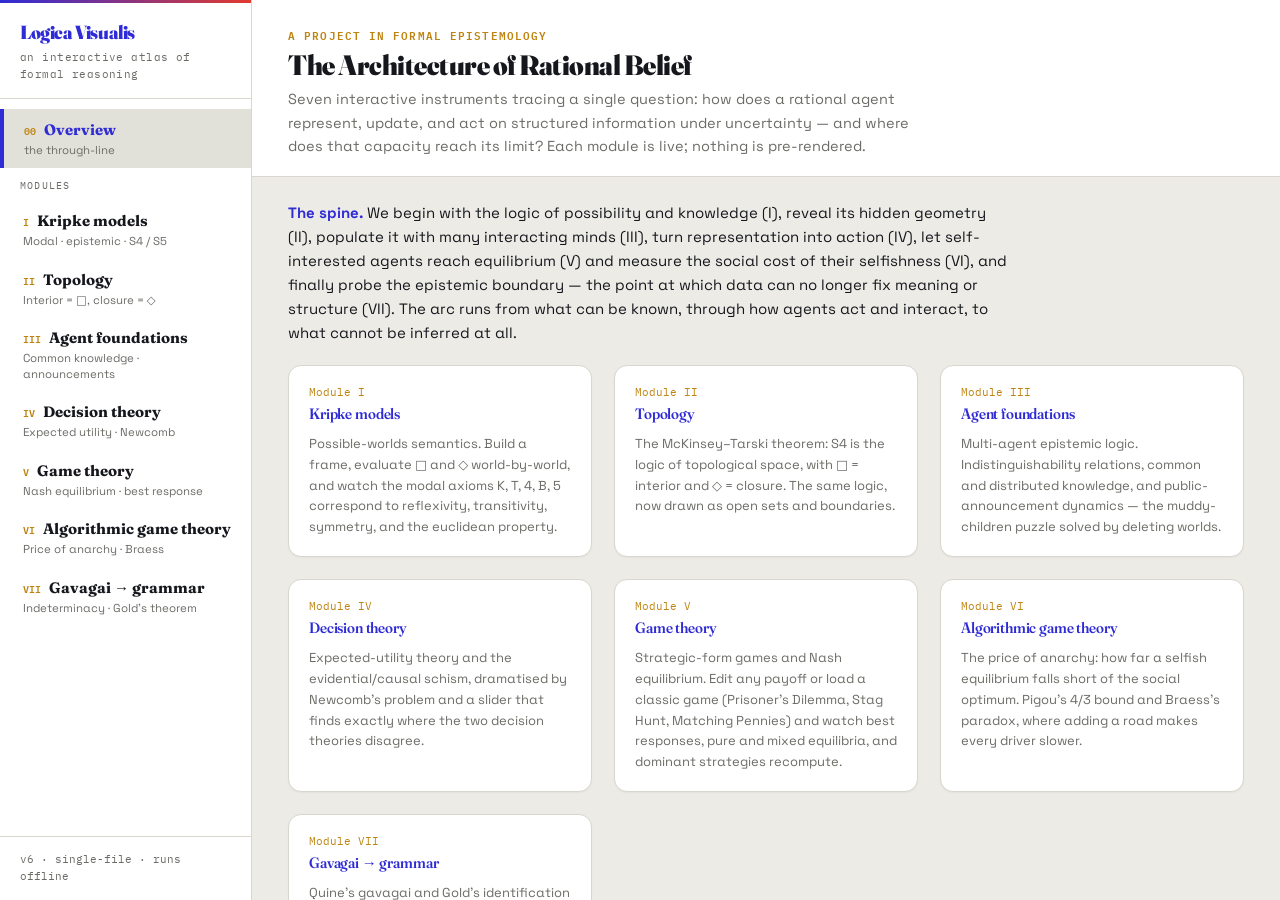
==== logica-visualis.html @ fd9fca2f "Move site files to repository root" ====
<!DOCTYPE html>
<html lang="en">
<head>
  <meta charset="utf-8">
  <meta name="viewport" content="width=device-width, initial-scale=1">
  <title>Logica Visualis</title>
  <link rel="preconnect" href="https://fonts.googleapis.com">
  <link rel="preconnect" href="https://fonts.gstatic.com" crossorigin>
  <link href="https://fonts.googleapis.com/css2?family=Fraunces:ital,opsz,wght@0,9..144,500;0,9..144,600;0,9..144,900;1,9..144,500&family=Space+Grotesk:wght@400;500;700&family=IBM+Plex+Mono:ital,wght@0,400;0,500;0,600;1,400&display=swap" rel="stylesheet">
  <style>
/* ===========================================================================
   style.css — "modern editorial" design system
   High-contrast ink & light, electric cobalt / vermilion / emerald accents.
   Type: Fraunces (display) · Space Grotesk (body/UI) · IBM Plex Mono (formulae)
   ========================================================================= */
:root{
  --ink:#15171c; --paper:#ecebe6; --parchment:#ffffff; --warm:#e2e1d9;
  --accent:#2f2cd6;   /* electric cobalt */
  --accent2:#e23b2e;  /* vermilion       */
  --accent3:#0e8a5f;  /* emerald         */
  --gold:#bf8410;     /* amber           */
  --rule:#d8d6cd; --muted:#6a6c66;
  --serif:'Fraunces','Georgia',serif;
  --body:'Space Grotesk',system-ui,-apple-system,sans-serif;
  --mono:'IBM Plex Mono','SFMono-Regular',monospace;
  --r:7px; --rl:13px;
  --sidebar:252px;
}
@media (prefers-color-scheme: dark){
  :root{
    --ink:#eef0f4; --paper:#0e1014; --parchment:#16181e; --warm:#222530;
    --accent:#8482ff; --accent2:#ff6a5a; --accent3:#3fc78f; --gold:#e0b250;
    --rule:#2a2d36; --muted:#9a9da6;
  }
}
*{box-sizing:border-box;margin:0;padding:0}
html,body{height:100%}
body{
  font-family:var(--body); background:var(--paper); color:var(--ink);
  font-size:15px; line-height:1.6; -webkit-font-smoothing:antialiased;
  font-feature-settings:"ss01","cv05";
}
h1,h2,h3,h4{font-family:var(--serif);font-weight:600;line-height:1.1;letter-spacing:-.01em;
  font-variation-settings:"opsz" 80,"SOFT" 30}
a{color:var(--accent);text-decoration:none}
code,.mono{font-family:var(--mono)}

/* ---- dashing polish (overrides a few base looks; vars above re-theme all) -- */
.brand{position:relative}
.brand::before{content:'';position:absolute;top:0;left:0;right:0;height:3px;
  background:linear-gradient(90deg,var(--accent),var(--accent2))}
.brand h1{font-weight:900;font-size:21px;letter-spacing:-.02em;
  font-variation-settings:"opsz" 144,"SOFT" 0,"WONK" 1}
.module-head .kicker{font-weight:600;color:var(--accent2)}
.module-head h2{font-size:33px;font-weight:900;
  font-variation-settings:"opsz" 144,"SOFT" 0,"WONK" 1}
.nav-item .ni-no{font-weight:600}
.nav-item.active{border-left-width:4px}
.card{box-shadow:0 1px 2px rgba(0,0,0,.04)}
.badge{letter-spacing:.01em}
.btn.primary,.btn.active{box-shadow:0 1px 0 rgba(0,0,0,.15)}


/* ---- shell -------------------------------------------------------------- */
.shell{display:grid;grid-template-columns:var(--sidebar) 1fr;height:100vh;overflow:hidden}

/* ---- sidebar ------------------------------------------------------------ */
.sidebar{
  background:var(--parchment);border-right:1px solid var(--rule);
  display:flex;flex-direction:column;overflow-y:auto;
}
.brand{padding:22px 20px 16px;border-bottom:1px solid var(--rule)}
.brand h1{font-size:19px;color:var(--accent);letter-spacing:-.4px}
.brand .tag{font-family:var(--mono);font-size:10.5px;color:var(--muted);margin-top:6px;letter-spacing:.04em}
.toc{padding:10px 0;flex:1}
.toc .label{font-family:var(--mono);font-size:10px;text-transform:uppercase;letter-spacing:.12em;color:var(--muted);padding:10px 20px 6px}
.nav-item{
  display:flex;flex-direction:column;gap:1px;padding:9px 20px;cursor:pointer;
  border-left:3px solid transparent;transition:background .12s;
}
.nav-item:hover{background:var(--warm)}
.nav-item.active{background:var(--warm);border-left-color:var(--accent)}
.nav-item .ni-no{font-family:var(--mono);font-size:10px;color:var(--gold)}
.nav-item .ni-title{font-family:var(--serif);font-size:15px;font-weight:700}
.nav-item.active .ni-title{color:var(--accent)}
.nav-item .ni-sub{font-size:11.5px;color:var(--muted);line-height:1.35}
.sidebar-foot{padding:14px 20px;border-top:1px solid var(--rule);font-size:11px;color:var(--muted);font-family:var(--mono)}

/* ---- stage -------------------------------------------------------------- */
.stage{overflow-y:auto;height:100vh}
.module-head{padding:26px 36px 18px;border-bottom:1px solid var(--rule);background:var(--parchment)}
.module-head .kicker{font-family:var(--mono);font-size:11px;letter-spacing:.1em;color:var(--gold);text-transform:uppercase}
.module-head h2{font-size:28px;margin:6px 0 8px;letter-spacing:-.5px}
.module-head p{color:var(--muted);max-width:70ch;font-size:14.5px}
.module-body{padding:24px 36px 60px}

/* ---- generic panels & cards -------------------------------------------- */
.grid{display:grid;gap:20px}
.card{background:var(--parchment);border:1px solid var(--rule);border-radius:var(--rl);padding:18px 20px}
.card h3{font-size:15px;margin-bottom:12px;color:var(--accent)}
.card h4{font-size:13px;font-family:var(--mono);font-weight:500;text-transform:uppercase;letter-spacing:.07em;color:var(--muted);margin-bottom:8px}
.muted{color:var(--muted)}
.prose{max-width:72ch}
.prose p{margin-bottom:12px}
.prose b{color:var(--accent)}

/* ---- controls ----------------------------------------------------------- */
button.btn,.btn{
  font-family:var(--mono);font-size:12px;padding:6px 13px;border:1px solid var(--rule);
  border-radius:var(--r);background:var(--paper);color:var(--ink);cursor:pointer;transition:all .13s;
}
.btn:hover{background:var(--warm)}
.btn.primary{background:var(--accent);color:#fff;border-color:var(--accent)}
.btn.primary:hover{opacity:.88}
.btn.active{background:var(--accent2);color:#fff;border-color:var(--accent2)}
.btn-row{display:flex;gap:7px;flex-wrap:wrap;align-items:center}

input[type=text],input[type=number],select{
  font-family:var(--mono);font-size:13px;background:var(--paper);color:var(--ink);
  border:1px solid var(--rule);border-radius:var(--r);padding:7px 10px;
}
input[type=text]:focus,input[type=number]:focus,select:focus{outline:none;border-color:var(--accent)}
input[type=range]{accent-color:var(--accent);width:100%}
label.lab{font-family:var(--mono);font-size:11.5px;color:var(--muted)}

.symrow{display:flex;flex-wrap:wrap;gap:5px;margin-top:8px}
.sym{font-family:var(--mono);font-size:14px;padding:3px 8px;border:1px solid var(--rule);border-radius:5px;background:var(--paper);cursor:pointer;color:var(--ink)}
.sym:hover{background:var(--warm)}

/* ---- badges ------------------------------------------------------------- */
.badge{display:inline-block;padding:2px 9px;border-radius:12px;font-family:var(--mono);font-size:11px;font-weight:600}
.b-ok{background:rgba(31,92,61,.16);color:var(--accent3)}
.b-no{background:rgba(124,44,44,.16);color:var(--accent2)}
.b-info{background:rgba(39,64,110,.14);color:var(--accent)}
.b-warn{background:rgba(169,121,27,.18);color:var(--gold)}
.tag-ok{color:var(--accent3);font-weight:600}
.tag-no{color:var(--accent2);font-weight:600}

/* ---- tables ------------------------------------------------------------- */
table.tbl{width:100%;border-collapse:collapse;font-family:var(--mono);font-size:12.5px}
table.tbl th{text-align:left;padding:5px 9px;border-bottom:1px solid var(--rule);color:var(--muted);font-weight:500}
table.tbl td{padding:5px 9px;border-bottom:1px solid var(--rule)}
table.tbl tr:last-child td{border-bottom:none}

/* ---- canvas wrap -------------------------------------------------------- */
.canvas-card{background:var(--paper);border:1px solid var(--rule);border-radius:var(--rl);overflow:hidden;position:relative}
canvas{display:block}
.tooltip{position:absolute;background:var(--parchment);border:1px solid var(--rule);border-radius:6px;padding:5px 9px;font-family:var(--mono);font-size:11px;pointer-events:none;opacity:0;transition:opacity .12s;z-index:5}

/* ---- axiom list --------------------------------------------------------- */
.axiom{display:flex;align-items:flex-start;gap:9px;padding:7px 10px;border:1px solid var(--rule);border-radius:7px;background:var(--paper);margin-bottom:6px}
.axiom .name{font-family:var(--mono);font-size:11px;font-weight:600;color:var(--accent);min-width:22px}
.axiom .f{font-family:var(--mono);font-size:12.5px;flex:1}
.axiom .st{margin-left:auto}

/* ---- two-col layouts ---------------------------------------------------- */
.split{display:grid;grid-template-columns:1fr 320px;gap:20px;align-items:start}
@media (max-width:1080px){.split{grid-template-columns:1fr}}
.split-even{display:grid;grid-template-columns:1fr 1fr;gap:20px;align-items:start}
@media (max-width:900px){.split-even{grid-template-columns:1fr}}

/* hypotheses / grammar list */
.hyp{display:flex;align-items:center;gap:10px;padding:8px 12px;border:1px solid var(--rule);border-radius:8px;margin-bottom:7px;background:var(--paper)}
.hyp .h-name{font-family:var(--serif);font-weight:700;font-size:14px}
.hyp .h-desc{font-size:12px;color:var(--muted)}
.hyp.dead{opacity:.4}
.hyp.dead .h-name{text-decoration:line-through}
.hyp.best{border-color:var(--accent);border-width:2px}

.chip{display:inline-block;font-family:var(--mono);font-size:11px;padding:2px 8px;border-radius:6px;background:var(--warm);color:var(--ink);margin:2px}
.chip.pos{background:rgba(31,92,61,.16);color:var(--accent3)}
.chip.neg{background:rgba(124,44,44,.16);color:var(--accent2)}

/* bars */
.bar-track{height:14px;background:var(--warm);border-radius:7px;overflow:hidden}
.bar-fill{height:100%;background:var(--accent);transition:width .25s}
.bar-fill.win{background:var(--accent3)}

/* ===========================================================================
   Responsive layout — desktop is the DEFAULT (.shell grid above); a single
   mobile breakpoint turns the sidebar into an off-canvas drawer. No competing
   !important blocks, so wide screens always get the grid.
   ========================================================================= */

/* hamburger button: hidden on desktop, shown only in the mobile drawer rules */
.menu-toggle{ display:none; }

/* overview cards */
.overview-grid{
  display:grid;
  grid-template-columns:repeat(3, minmax(220px, 1fr));
  gap:22px;
  margin-top:20px;
}
@media (max-width:1100px){
  .overview-grid{ grid-template-columns:repeat(2, minmax(220px, 1fr)); }
}

/* ---- mobile drawer (phones / narrow windows) --------------------------- */
@media (max-width:820px){
  html,body{ overflow-x:hidden; }

  .shell{ display:block; height:auto; min-height:100vh; overflow:visible; }

  .stage{ height:auto; min-height:100vh; overflow:visible; padding-top:64px; width:100%; }

  .sidebar{
    position:fixed; top:0; left:0; bottom:0;
    width:min(86vw, 320px); z-index:9998;
    background:var(--parchment);
    box-shadow:4px 0 26px rgba(0,0,0,.3);
    transform:translateX(-105%);
    transition:transform .25s ease;
  }
  body.menu-open .sidebar{ transform:translateX(0); }

  /* dim backdrop behind the open drawer (drawn on the toggle button's ::after-free body) */
  body.menu-open .stage::before{
    content:''; position:fixed; inset:0; background:rgba(0,0,0,.42); z-index:9997;
  }

  .menu-toggle{
    display:inline-flex; align-items:center; justify-content:center;
    position:fixed; top:12px; left:12px; z-index:10000;
    width:46px; height:46px; font-size:20px; cursor:pointer;
    font-family:var(--mono);
    background:var(--parchment); color:var(--ink);
    border:1px solid var(--rule); border-radius:11px;
    box-shadow:0 2px 12px rgba(0,0,0,.22);
  }

  .overview-grid{ grid-template-columns:1fr; }
  .module-head{ padding:60px 18px 16px; }
  .module-head h2{ font-size:21px; letter-spacing:-.3px; overflow-wrap:break-word; }
  .module-head p{ font-size:13.5px; }
  .module-body{ padding:18px 16px 70px; }
  .split, .split-even{ grid-template-columns:1fr; }
  canvas{ max-width:100%; }
}

/* scene (gavagai) */
.scene{position:relative;background:var(--paper);border:1px solid var(--rule);border-radius:var(--rl);min-height:200px;padding:16px;display:flex;align-items:center;justify-content:center;gap:30px;flex-wrap:wrap}
.utterance{font-family:var(--serif);font-style:italic;font-size:26px;color:var(--accent2)}

::-webkit-scrollbar{width:10px;height:10px}
::-webkit-scrollbar-thumb{background:var(--rule);border-radius:5px}
::-webkit-scrollbar-track{background:transparent}

  </style>
</head>
<body>
  <button id="menuToggle" class="menu-toggle" aria-label="Toggle menu">☰</button>
  <div class="shell">
    <aside class="sidebar" id="sidebar"></aside>
    <main class="stage" id="stage"></main>
  </div>
  <script>
/* ===== js/core.js ===== */
/* ===========================================================================
   core.js — shared engine for the Interactive Logic Visualizer
   - global namespace LV
   - module registry + router hooks
   - modal/epistemic formula parser (-> AST)
   - generic AST evaluator parameterised by a "frame interpretation"
   - small DOM helper
   No build step, no ES modules: loads as a classic <script> so the project
   runs directly from file:// by double-clicking index.html.
   ========================================================================= */
(function (global) {
  'use strict';

  var LV = global.LV || {};
  global.LV = LV;

  /* ---- module registry ---------------------------------------------------- */
  LV.modules = LV.modules || [];
  LV.register = function (def) { LV.modules.push(def); };

  /* ---- tiny DOM helper ---------------------------------------------------- */
  // el('div.card#main', {onclick:fn}, child, child...)
  LV.el = function (sel, attrs) {
    var parts = sel.split(/(?=[.#])/);
    var tag = parts[0] && parts[0][0] !== '.' && parts[0][0] !== '#' ? parts.shift() : 'div';
    var node = document.createElement(tag);
    parts.forEach(function (p) {
      if (p[0] === '.') node.classList.add(p.slice(1));
      else if (p[0] === '#') node.id = p.slice(1);
    });
    var i = 2;
    if (attrs && attrs.nodeType === undefined && typeof attrs !== 'string') {
      Object.keys(attrs).forEach(function (k) {
        if (k === 'html') node.innerHTML = attrs[k];
        else if (k === 'text') node.textContent = attrs[k];
        else if (k.slice(0, 2) === 'on') node.addEventListener(k.slice(2), attrs[k]);
        else if (k === 'style' && typeof attrs[k] === 'object')
          Object.assign(node.style, attrs[k]);
        else node.setAttribute(k, attrs[k]);
      });
    } else { i = 1; }
    for (; i < arguments.length; i++) {
      var c = arguments[i];
      if (c == null) continue;
      node.appendChild(c.nodeType ? c : document.createTextNode(String(c)));
    }
    return node;
  };

  LV.clear = function (node) { while (node.firstChild) node.removeChild(node.firstChild); return node; };

  /* ---- subscript helpers -------------------------------------------------- */
  var SUB = { '0': '₀', '1': '₁', '2': '₂', '3': '₃', '4': '₄', '5': '₅', '6': '₆', '7': '₇', '8': '₈', '9': '₉' };
  var UNSUB = { '₀': '0', '₁': '1', '₂': '2', '₃': '3', '₄': '4', '₅': '5', '₆': '6', '₇': '7', '₈': '8', '₉': '9' };
  LV.sub = function (n) { return String(n).split('').map(function (d) { return SUB[d] || d; }).join(''); };

  /* =========================================================================
     FORMULA PARSER
     Accepts unicode operators and ascii fallbacks:
       □ [] | ◇ <> | ¬ ! ~ | ∧ & | ∨ + | → -> | ↔ <-> | ⊤ T1 | ⊥ F0
     Agents: K1 K₁ K2 K₂ ...   Group operators: C (common), D (distributed)
     Atoms: single lowercase letters a..z
     Precedence (loose -> tight): ↔  <  →  <  ∨  <  ∧  <  unary(¬ □ ◇ K C D)
     → is right-associative.
     ========================================================================= */

  function normalize(s) {
    return s
      .replace(/<->/g, '↔').replace(/<=>/g, '↔')
      .replace(/->/g, '→').replace(/=>/g, '→')
      .replace(/\[\]/g, '□').replace(/<>/g, '◇')
      .replace(/!/g, '¬').replace(/~/g, '¬')
      .replace(/&/g, '∧');
    // note: '|' and '+' are NOT auto-mapped to ∨ to avoid clashing with text; use ∨.
  }

  function tokenize(s) {
    s = normalize(s);
    var toks = [], i = 0;
    while (i < s.length) {
      var c = s[i];
      if (/\s/.test(c)) { i++; continue; }
      if ('()¬∧∨→↔□◇⊤⊥'.indexOf(c) >= 0) { toks.push({ k: c }); i++; continue; }
      if (c === 'K') {
        var j = i + 1, num = '';
        while (j < s.length && (/[0-9]/.test(s[j]) || UNSUB[s[j]])) {
          num += UNSUB[s[j]] || s[j]; j++;
        }
        toks.push({ k: 'K', agent: num ? parseInt(num, 10) : 1 });
        i = j; continue;
      }
      if (c === 'C') { toks.push({ k: 'C' }); i++; continue; }
      if (c === 'D') { toks.push({ k: 'D' }); i++; continue; }
      if (/[a-z]/.test(c)) { toks.push({ k: 'atom', name: c }); i++; continue; }
      throw new Error('Unexpected character: "' + c + '"');
    }
    return toks;
  }

  LV.parse = function (str) {
    var toks = tokenize(str), pos = 0;
    function peek() { return toks[pos]; }
    function next() { return toks[pos++]; }
    function expect(k) {
      var t = next();
      if (!t || t.k !== k) throw new Error('Expected ' + k);
      return t;
    }
    function parseIff() {
      var a = parseImp();
      while (peek() && peek().k === '↔') { next(); a = { t: 'iff', a: a, b: parseImp() }; }
      return a;
    }
    function parseImp() {
      var a = parseOr();
      if (peek() && peek().k === '→') { next(); return { t: 'imp', a: a, b: parseImp() }; }
      return a;
    }
    function parseOr() {
      var a = parseAnd();
      while (peek() && peek().k === '∨') { next(); a = { t: 'or', a: a, b: parseAnd() }; }
      return a;
    }
    function parseAnd() {
      var a = parseUnary();
      while (peek() && peek().k === '∧') { next(); a = { t: 'and', a: a, b: parseUnary() }; }
      return a;
    }
    function parseUnary() {
      var t = peek();
      if (!t) throw new Error('Unexpected end of formula');
      if (t.k === '¬') { next(); return { t: 'not', a: parseUnary() }; }
      if (t.k === '□') { next(); return { t: 'box', a: parseUnary() }; }
      if (t.k === '◇') { next(); return { t: 'dia', a: parseUnary() }; }
      if (t.k === 'K') { next(); return { t: 'K', agent: t.agent, a: parseUnary() }; }
      if (t.k === 'C') { next(); return { t: 'C', a: parseUnary() }; }
      if (t.k === 'D') { next(); return { t: 'D', a: parseUnary() }; }
      return parseAtom();
    }
    function parseAtom() {
      var t = peek();
      if (!t) throw new Error('Unexpected end of formula');
      if (t.k === '(') { next(); var e = parseIff(); expect(')'); return e; }
      if (t.k === '⊤') { next(); return { t: 'top' }; }
      if (t.k === '⊥') { next(); return { t: 'bot' }; }
      if (t.k === 'atom') { next(); return { t: 'atom', name: t.name }; }
      throw new Error('Unexpected token: ' + t.k);
    }
    var ast = parseIff();
    if (pos < toks.length) throw new Error('Trailing tokens after formula');
    return ast;
  };

  /* render an AST back to a pretty unicode string (for echoing) */
  LV.show = function (ast) {
    function p(node, parentPrec) {
      var prec = { iff: 1, imp: 2, or: 3, and: 4 };
      var s;
      switch (node.t) {
        case 'atom': return node.name;
        case 'top': return '⊤';
        case 'bot': return '⊥';
        case 'not': return '¬' + p(node.a, 5);
        case 'box': return '□' + p(node.a, 5);
        case 'dia': return '◇' + p(node.a, 5);
        case 'K': return 'K' + LV.sub(node.agent) + p(node.a, 5);
        case 'C': return 'C' + p(node.a, 5);
        case 'D': return 'D' + p(node.a, 5);
        case 'and': s = p(node.a, 4) + ' ∧ ' + p(node.b, 4); return wrap(4, parentPrec, s);
        case 'or': s = p(node.a, 3) + ' ∨ ' + p(node.b, 3); return wrap(3, parentPrec, s);
        case 'imp': s = p(node.a, 3) + ' → ' + p(node.b, 2); return wrap(2, parentPrec, s);
        case 'iff': s = p(node.a, 2) + ' ↔ ' + p(node.b, 1); return wrap(1, parentPrec, s);
      }
      return '?';
    }
    function wrap(prec, parent, s) { return prec < parent ? '(' + s + ')' : s; }
    return p(ast, 0);
  };

  /* collect atoms used in a formula */
  LV.atomsOf = function (ast, acc) {
    acc = acc || {};
    if (!ast) return acc;
    if (ast.t === 'atom') acc[ast.name] = true;
    if (ast.a) LV.atomsOf(ast.a, acc);
    if (ast.b) LV.atomsOf(ast.b, acc);
    return acc;
  };

  /* =========================================================================
     GENERIC EVALUATOR
     A "frame interpretation" supplies how the modal connectives are read:
       interp = {
         atom(name, point) -> bool,
         box(evalChild, point) -> bool,        // □
         dia(evalChild, point) -> bool,        // ◇
         K(agent, evalChild, point) -> bool,   // optional
         C(evalChild, point) -> bool,          // optional
         D(evalChild, point) -> bool           // optional
       }
     evalChild is a function(point) the interpretation calls on accessible points.
     ========================================================================= */
  LV.evalAST = function (ast, point, interp) {
    function ev(node, pt) {
      switch (node.t) {
        case 'atom': return !!interp.atom(node.name, pt);
        case 'top': return true;
        case 'bot': return false;
        case 'not': return !ev(node.a, pt);
        case 'and': return ev(node.a, pt) && ev(node.b, pt);
        case 'or': return ev(node.a, pt) || ev(node.b, pt);
        case 'imp': return !ev(node.a, pt) || ev(node.b, pt);
        case 'iff': return ev(node.a, pt) === ev(node.b, pt);
        case 'box': return interp.box(function (q) { return ev(node.a, q); }, pt);
        case 'dia': return interp.dia(function (q) { return ev(node.a, q); }, pt);
        case 'K': return (interp.K || interp.box)(node.agent, function (q) { return ev(node.a, q); }, pt);
        case 'C': return (interp.C || interp.box)(function (q) { return ev(node.a, q); }, pt);
        case 'D': return (interp.D || interp.box)(function (q) { return ev(node.a, q); }, pt);
      }
      throw new Error('Unknown node ' + node.t);
    }
    return ev(ast, point);
  };

  /* =========================================================================
     RELATION ALGEBRA over integer-id worlds (used by kripke + topology + agents)
     ========================================================================= */
  LV.rel = {
    // successors of w under a list of {from,to} edges (optionally filtered by agent)
    succ: function (edges, w, agent) {
      var out = [];
      for (var i = 0; i < edges.length; i++) {
        var e = edges[i];
        if (e.from === w && (agent == null || e.agent === agent)) out.push(e.to);
      }
      return out;
    },
    has: function (edges, a, b, agent) {
      return edges.some(function (e) {
        return e.from === a && e.to === b && (agent == null || e.agent === agent);
      });
    },
    // reflexive-transitive closure reachable set from w over given edge predicate
    reach: function (ids, edges, w, agentSet) {
      var seen = {}, stack = [w]; seen[w] = true;
      while (stack.length) {
        var x = stack.pop();
        for (var i = 0; i < edges.length; i++) {
          var e = edges[i];
          if (e.from !== x) continue;
          if (agentSet && agentSet.indexOf(e.agent) < 0) continue;
          if (!seen[e.to]) { seen[e.to] = true; stack.push(e.to); }
        }
      }
      return Object.keys(seen).map(Number);
    },
    // frame property checks
    isReflexive: function (ids, edges) { return ids.every(function (w) { return LV.rel.has(edges, w, w); }); },
    isSymmetric: function (ids, edges) {
      return edges.every(function (e) { return LV.rel.has(edges, e.to, e.from, e.agent); });
    },
    isTransitive: function (ids, edges) {
      for (var i = 0; i < edges.length; i++)
        for (var j = 0; j < edges.length; j++)
          if (edges[i].to === edges[j].from && edges[i].agent === edges[j].agent)
            if (!LV.rel.has(edges, edges[i].from, edges[j].to, edges[i].agent)) return false;
      return true;
    },
    isEuclidean: function (ids, edges) {
      for (var i = 0; i < edges.length; i++)
        for (var j = 0; j < edges.length; j++)
          if (edges[i].from === edges[j].from && edges[i].agent === edges[j].agent)
            if (!LV.rel.has(edges, edges[i].to, edges[j].to, edges[i].agent)) return false;
      return true;
    },
    isSerial: function (ids, edges) {
      return ids.every(function (w) { return edges.some(function (e) { return e.from === w; }); });
    }
  };

  /* theme colours (reads CSS variables so light/dark stay in sync) */
  LV.theme = function () {
    var cs = getComputedStyle(document.documentElement);
    function v(n) { return cs.getPropertyValue(n).trim(); }
    return {
      bg: v('--paper'), paper: v('--parchment'), ink: v('--ink'),
      muted: v('--muted'), rule: v('--rule'), accent: v('--accent'),
      accent2: v('--accent2'), accent3: v('--accent3'), gold: v('--gold')
    };
  };

})(window);

/* ===== js/m1-kripke.js ===== */
/* ===========================================================================
   m1-kripke.js — Possible-worlds semantics
   Build a frame on a canvas; evaluate modal/epistemic formulas world-by-world;
   read off frame properties; switch among K / T / S4 / S5 / epistemic.
   ========================================================================= */
(function () {
  'use strict';
  var el = LV.el;

  var SYSTEMS = {
    K:  { name: 'K',  axioms: ['K'],                req: [] },
    T:  { name: 'T',  axioms: ['K', 'T'],            req: ['reflexive'] },
    S4: { name: 'S4', axioms: ['K', 'T', '4'],       req: ['reflexive', 'transitive'] },
    S5: { name: 'S5', axioms: ['K', 'T', 'B', '4', '5'], req: ['reflexive', 'symmetric', 'transitive'] },
    Ep: { name: 'S5 (epistemic)', axioms: ['K', 'T', '4', '5'], req: ['equivalence'] }
  };
  var AX = {
    K:  { f: '□(p→q)→(□p→□q)', d: 'distribution (holds in every Kripke frame)' },
    T:  { f: '□p→p',           d: 'reflexivity — what is necessary is true' },
    '4':{ f: '□p→□□p',         d: 'transitivity — positive introspection' },
    B:  { f: 'p→□◇p',          d: 'symmetry — the Brouwer axiom' },
    '5':{ f: '◇p→□◇p',         d: 'euclidean — negative introspection' }
  };

  function mod() {
    var worlds = [], edges = [], nextId = 0, sel = null, sys = 'S5';
    var tool = 'world', relSrc = null, dragging = null, dox = 0, doy = 0, mx = 0, my = 0;
    var R = 28;
    var canvas, ctx, tip, refs = {};

    function preset(name) {
      worlds = []; edges = []; nextId = 0; sel = null; relSrc = null;
      function w(x, y, v) { worlds.push({ id: nextId, x: x, y: y, label: 'w' + LV.sub(nextId + 1), val: v }); nextId++; }
      function e(a, b) { edges.push({ from: a, to: b, agent: 1 }); }
      if (name === 's5') {
        w(150, 150, { p: 1, q: 0 }); w(360, 110, { p: 0, q: 1 }); w(330, 270, { p: 1, q: 1 });
        [0, 1, 2].forEach(function (i) { e(i, i); });
        e(0, 1); e(1, 0); e(1, 2); e(2, 1); e(0, 2); e(2, 0); sys = 'S5';
      } else if (name === 's4') {
        w(90, 180, { p: 1, q: 0 }); w(240, 180, { p: 1, q: 1 }); w(390, 180, { p: 0, q: 1 }); w(540, 180, { p: 0, q: 0 });
        [0, 1, 2, 3].forEach(function (i) { e(i, i); });
        e(0, 1); e(1, 2); e(2, 3); e(0, 2); e(0, 3); e(1, 3); sys = 'S4';
      } else if (name === 'failT') {
        w(160, 160, { p: 1 }); w(380, 160, { p: 0 });
        e(0, 1); sys = 'K'; // no reflexive loops: T should fail
      }
      sys && setSys(sys);
      refresh();
    }

    /* ---- geometry / hit-testing ---- */
    function worldAt(x, y) {
      for (var i = worlds.length - 1; i >= 0; i--)
        if (Math.hypot(worlds[i].x - x, worlds[i].y - y) < R) return worlds[i];
      return null;
    }

    /* ---- evaluation ---- */
    function interp() {
      return {
        atom: function (n, w) { var ww = worlds.find(function (x) { return x.id === w; }); return ww && ww.val[n]; },
        box: function (child, w) { var s = LV.rel.succ(edges, w); return s.every(child); },
        dia: function (child, w) { var s = LV.rel.succ(edges, w); return s.some(child); },
        K: function (ag, child, w) { var s = LV.rel.succ(edges, w); return s.every(child); }
      };
    }
    function evalAt(ast, w) { return LV.evalAST(ast, w, interp()); }

    function evaluate() {
      var raw = refs.formula.value.trim();
      LV.clear(refs.evalOut);
      if (!raw || !worlds.length) { renderTruth(null); return; }
      var ast;
      try { ast = LV.parse(raw); }
      catch (err) { refs.evalOut.appendChild(el('span.badge.b-no', { text: '⚠ ' + err.message })); renderTruth(null); return; }
      var rows = worlds.map(function (w) { return { w: w, v: evalAt(ast, w.id) }; });
      var all = rows.every(function (r) { return r.v; });
      var none = rows.every(function (r) { return !r.v; });
      refs.evalOut.appendChild(
        el('span', { 'class': 'badge ' + (all ? 'b-ok' : none ? 'b-no' : 'b-info') },
          all ? '✓ valid in this model' : none ? '✗ false at every world' : '~ true at some worlds')
      );
      refs.evalOut.appendChild(el('span.mono', { style: { marginLeft: '10px', fontSize: '12px', color: 'var(--muted)' }, text: LV.show(ast) }));
      renderTruth(rows);
      draw();
    }

    function renderTruth(rows) {
      var pane = refs.truth; LV.clear(pane);
      if (!rows) { pane.appendChild(el('p.muted', { style: { fontSize: '12px' }, text: 'evaluate a formula to see truth at each world' })); return; }
      var t = el('table.tbl');
      t.appendChild(el('tr', null, el('th', { text: 'world' }), el('th', { text: 'valuation' }), el('th', { text: 'φ' })));
      rows.forEach(function (r) {
        var props = Object.keys(r.w.val).filter(function (k) { return r.w.val[k]; }).join(',') || '∅';
        t.appendChild(el('tr', null,
          el('td', { text: r.w.label }),
          el('td', { text: '{' + props + '}' }),
          el('td', { 'class': r.v ? 'tag-ok' : 'tag-no', text: r.v ? 'T' : 'F' })));
      });
      pane.appendChild(t);
    }

    /* ---- axioms / frame properties ---- */
    function checkAxiom(a) {
      var ids = worlds.map(function (w) { return w.id; });
      if (a === 'K') return true; // valid in all frames
      if (a === 'T') return LV.rel.isReflexive(ids, edges);
      if (a === '4') return LV.rel.isTransitive(ids, edges);
      if (a === 'B') return LV.rel.isSymmetric(ids, edges);
      if (a === '5') return LV.rel.isEuclidean(ids, edges);
      return true;
    }
    function renderAxioms() {
      var s = SYSTEMS[sys]; refs.sysName.textContent = s.name;
      LV.clear(refs.axioms);
      s.axioms.forEach(function (a) {
        var ok = checkAxiom(a);
        refs.axioms.appendChild(
          el('div.axiom', null,
            el('span.name', { text: a }),
            el('span.f', { text: AX[a].f }),
            el('span', { 'class': 'st ' + (ok ? 'tag-ok' : 'tag-no'), text: ok ? '✓' : '✗' })));
      });
      // observed frame properties
      var ids = worlds.map(function (w) { return w.id; });
      var props = [];
      if (LV.rel.isReflexive(ids, edges)) props.push('reflexive');
      if (LV.rel.isSymmetric(ids, edges)) props.push('symmetric');
      if (LV.rel.isTransitive(ids, edges)) props.push('transitive');
      if (LV.rel.isEuclidean(ids, edges)) props.push('euclidean');
      if (LV.rel.isSerial(ids, edges)) props.push('serial');
      refs.frameProps.textContent = props.length ? 'Observed frame: ' + props.join(', ') : 'No special frame properties hold.';
    }

    function setSys(s) {
      sys = s;
      Array.prototype.forEach.call(refs.sysTabs.children, function (b) { b.classList.toggle('active', b.dataset.sys === s); });
      renderAxioms(); evaluate();
    }

    /* ---- canvas drawing ---- */
    function resize() {
      var w = canvas.parentElement.clientWidth;
      canvas.width = w; canvas.height = 420; draw();
    }
    function arrow(x, y, bx, by, color) {
      var dx = x - bx, dy = y - by, l = Math.hypot(dx, dy) || 1, ux = dx / l, uy = dy / l, px = -uy, py = ux;
      ctx.fillStyle = color; ctx.beginPath();
      ctx.moveTo(x, y); ctx.lineTo(x - ux * 9 + px * 4, y - uy * 9 + py * 4);
      ctx.lineTo(x - ux * 9 - px * 4, y - uy * 9 - py * 4); ctx.closePath(); ctx.fill();
    }
    function draw() {
      if (!ctx) return;
      var C = LV.theme();
      ctx.clearRect(0, 0, canvas.width, canvas.height);
      ctx.fillStyle = C.bg; ctx.fillRect(0, 0, canvas.width, canvas.height);
      ctx.strokeStyle = C.rule; ctx.lineWidth = .5; ctx.globalAlpha = .4;
      for (var x = 0; x < canvas.width; x += 38) { ctx.beginPath(); ctx.moveTo(x, 0); ctx.lineTo(x, canvas.height); ctx.stroke(); }
      for (var y = 0; y < canvas.height; y += 38) { ctx.beginPath(); ctx.moveTo(0, y); ctx.lineTo(canvas.width, y); ctx.stroke(); }
      ctx.globalAlpha = 1;
      edges.forEach(function (e) { drawEdge(e, C); });
      if (tool === 'relation' && relSrc != null) {
        var s = worlds.find(function (w) { return w.id === relSrc; });
        if (s) { ctx.strokeStyle = C.accent; ctx.setLineDash([5, 4]); ctx.lineWidth = 1.4; ctx.beginPath(); ctx.moveTo(s.x, s.y); ctx.lineTo(mx, my); ctx.stroke(); ctx.setLineDash([]); }
      }
      worlds.forEach(function (w) { drawWorld(w, C); });
    }
    function drawEdge(e, C) {
      var a = worlds.find(function (w) { return w.id === e.from; }), b = worlds.find(function (w) { return w.id === e.to; });
      if (!a || !b) return;
      ctx.strokeStyle = C.accent; ctx.lineWidth = 1.4; ctx.setLineDash([]);
      if (e.from === e.to) {
        var lx = a.x + R * 1.15, ly = a.y - R * 1.15;
        ctx.beginPath(); ctx.arc(lx, ly, 15, 0, Math.PI * 2); ctx.stroke();
        arrow(lx + 10, ly + 11, lx + 3, ly + 14, C.accent); return;
      }
      var rev = edges.some(function (x) { return x.from === e.to && x.to === e.from; });
      var dx = b.x - a.x, dy = b.y - a.y, l = Math.hypot(dx, dy), ux = dx / l, uy = dy / l, nx = -uy, ny = ux;
      var sx = a.x + ux * R, sy = a.y + uy * R, ex = b.x - ux * R, ey = b.y - uy * R;
      if (rev) {
        sx += nx * 9; sy += ny * 9; ex += nx * 9; ey += ny * 9;
        var mx2 = (sx + ex) / 2 + nx * 16, my2 = (sy + ey) / 2 + ny * 16;
        ctx.beginPath(); ctx.moveTo(sx, sy); ctx.quadraticCurveTo(mx2, my2, ex, ey); ctx.stroke();
        arrow(ex, ey, ex - ux * 8 + nx * 3, ey - uy * 8 + ny * 3, C.accent);
      } else {
        ctx.beginPath(); ctx.moveTo(sx, sy); ctx.lineTo(ex, ey); ctx.stroke();
        arrow(ex, ey, ex - ux * 10, ey - uy * 10, C.accent);
      }
    }
    function drawWorld(w, C) {
      var isSel = w.id === sel, isSrc = w.id === relSrc;
      ctx.beginPath(); ctx.arc(w.x, w.y, R, 0, Math.PI * 2);
      ctx.fillStyle = isSel ? C.warm : C.paper; ctx.fill();
      ctx.strokeStyle = isSrc ? C.accent2 : isSel ? C.accent : C.gold;
      ctx.lineWidth = isSel || isSrc ? 2.5 : 1.5; ctx.stroke();
      ctx.fillStyle = C.ink; ctx.font = 'bold 14px Playfair Display, serif';
      ctx.textAlign = 'center'; ctx.textBaseline = 'middle'; ctx.fillText(w.label, w.x, w.y);
      var tp = Object.keys(w.val).filter(function (k) { return w.val[k]; });
      if (tp.length) { ctx.font = '10px JetBrains Mono, monospace'; ctx.fillStyle = C.accent3; ctx.fillText(tp.join(','), w.x, w.y + R + 11); }
    }

    /* ---- world property editor ---- */
    function renderProps() {
      var pane = refs.props; LV.clear(pane);
      var w = worlds.find(function (x) { return x.id === sel; });
      if (!w) { pane.appendChild(el('p.muted', { style: { fontSize: '12px' }, text: 'click a world to edit its valuation' })); return; }
      pane.appendChild(el('div.mono', { style: { fontSize: '12px', color: 'var(--accent)', marginBottom: '8px' }, text: 'World ' + w.label }));
      ['p', 'q', 'r'].forEach(function (p) {
        var cb = el('input', { type: 'checkbox' }); cb.checked = !!w.val[p];
        cb.addEventListener('change', function () { w.val[p] = cb.checked ? 1 : 0; evaluate(); draw(); });
        pane.appendChild(el('label', { style: { display: 'flex', alignItems: 'center', gap: '8px', fontFamily: 'var(--mono)', fontSize: '13px', marginBottom: '5px' } },
          cb, el('span', { text: p }), el('span.muted', { text: w.val[p] ? 'T' : 'F' })));
      });
    }

    function setTool(t) {
      tool = t; relSrc = null;
      Array.prototype.forEach.call(refs.tools.children, function (b) { b.classList.toggle('active', b.dataset.tool === t); });
      draw();
    }

    function refresh() { renderProps(); renderAxioms(); evaluate(); draw(); }

    /* ---- build DOM ---- */
    function mount(stage) {
      LV.clear(stage);
      stage.appendChild(el('div.module-head', null,
        el('div.kicker', { text: 'Module I · relational semantics' }),
        el('h2', { text: 'Kripke models, modal & epistemic logic' }),
        el('p', { text: 'A model is a set of possible worlds, an accessibility relation, and a valuation. □φ holds at w iff φ holds at every accessible world; ◇φ iff at some. Reading the relation as an agent\u2019s indistinguishability gives epistemic logic, where □ becomes "the agent knows".' })));

      var body = el('div.module-body');
      stage.appendChild(body);

      // toolbar
      var tools = el('div.btn-row', { style: { marginBottom: '14px' } });
      [['world', '+ world'], ['relation', '↗ relation'], ['move', '✥ move'], ['delete', '⌫ delete']].forEach(function (t) {
        var b = el('button.btn', { text: t[1] }); b.dataset.tool = t[0];
        b.addEventListener('click', function () { setTool(t[0]); }); tools.appendChild(b);
      });
      tools.appendChild(el('span', { style: { width: '14px' } }));
      [['s5', 'preset: S5'], ['s4', 'preset: S4 chain'], ['failT', 'preset: T fails']].forEach(function (p) {
        var b = el('button.btn', { text: p[1] }); b.addEventListener('click', function () { preset(p[0]); }); tools.appendChild(b);
      });
      refs.tools = tools;
      body.appendChild(tools);

      var split = el('div.split');
      body.appendChild(split);

      // canvas
      var cwrap = el('div.canvas-card');
      canvas = el('canvas'); cwrap.appendChild(canvas);
      tip = el('div.tooltip'); cwrap.appendChild(tip);
      split.appendChild(cwrap);
      ctx = canvas.getContext('2d');

      // right column
      var col = el('div.grid', { style: { gridTemplateColumns: '1fr' } });
      split.appendChild(col);

      // formula card
      var fcard = el('div.card');
      fcard.appendChild(el('h4', { text: 'formula' }));
      refs.formula = el('input', { type: 'text', value: '□p → p', style: { width: '100%' } });
      var frow = el('div.btn-row');
      frow.appendChild(refs.formula);
      var evalBtn = el('button.btn.primary', { text: 'eval' }); evalBtn.addEventListener('click', evaluate);
      frow.appendChild(evalBtn);
      fcard.appendChild(frow);
      var sr = el('div.symrow');
      '□ ◇ ¬ ∧ ∨ → ↔ ⊤ ⊥'.split(' ').forEach(function (s) {
        var b = el('button.sym', { text: s }); b.addEventListener('click', function () { insert(s); }); sr.appendChild(b);
      });
      fcard.appendChild(sr);
      refs.evalOut = el('div', { style: { marginTop: '10px' } }); fcard.appendChild(refs.evalOut);
      col.appendChild(fcard);

      // system card
      var scard = el('div.card');
      scard.appendChild(el('h4', { text: 'logical system' }));
      var tabs = el('div.btn-row', { style: { marginBottom: '10px' } });
      Object.keys(SYSTEMS).forEach(function (k) {
        var b = el('button.btn', { text: SYSTEMS[k].name === 'S5 (epistemic)' ? 'Sₑₚ' : SYSTEMS[k].name });
        b.dataset.sys = k; b.addEventListener('click', function () { setSys(k); }); tabs.appendChild(b);
      });
      refs.sysTabs = tabs; scard.appendChild(tabs);
      scard.appendChild(el('div.mono', { style: { fontSize: '11px', color: 'var(--muted)', marginBottom: '8px' } },
        el('span', { text: 'axioms of ' }), refs.sysName = el('span', { style: { color: 'var(--accent)' }, text: 'S5' })));
      refs.axioms = el('div'); scard.appendChild(refs.axioms);
      refs.frameProps = el('div.mono', { style: { fontSize: '11px', color: 'var(--muted)', marginTop: '8px' } }); scard.appendChild(refs.frameProps);
      col.appendChild(scard);

      // world props
      var pcard = el('div.card'); pcard.appendChild(el('h4', { text: 'selected world' }));
      refs.props = el('div'); pcard.appendChild(refs.props); col.appendChild(pcard);

      // truth table
      var tcard = el('div.card'); tcard.appendChild(el('h4', { text: 'truth at worlds' }));
      refs.truth = el('div'); tcard.appendChild(refs.truth); col.appendChild(tcard);

      // canvas listeners
      canvas.addEventListener('mousedown', onDown);
      canvas.addEventListener('mousemove', onMove);
      window.addEventListener('mouseup', function () { dragging = null; });
      canvas.addEventListener('mouseleave', function () { tip.style.opacity = 0; });

      var ro = function () { resize(); }; window.addEventListener('resize', ro);
      setTimeout(function () { resize(); preset('s5'); }, 30);
    }

    function insert(s) {
      var i = refs.formula.value.length; refs.formula.value += s; refs.formula.focus();
    }
    function onDown(ev) {
      var r = canvas.getBoundingClientRect(), x = ev.clientX - r.left, y = ev.clientY - r.top, hit = worldAt(x, y);
      if (tool === 'world') {
        if (!hit) { worlds.push({ id: nextId, x: x, y: y, label: 'w' + LV.sub(nextId + 1), val: {} }); sel = nextId; nextId++; }
        else sel = hit.id;
        renderProps(); draw();
      } else if (tool === 'relation') {
        if (!hit) return;
        if (relSrc == null) relSrc = hit.id;
        else { if (!LV.rel.has(edges, relSrc, hit.id)) edges.push({ from: relSrc, to: hit.id, agent: 1 }); relSrc = null; refresh(); }
      } else if (tool === 'move') { if (hit) { dragging = hit.id; dox = x - hit.x; doy = y - hit.y; } }
      else if (tool === 'delete') {
        if (hit) { worlds = worlds.filter(function (w) { return w.id !== hit.id; }); edges = edges.filter(function (e) { return e.from !== hit.id && e.to !== hit.id; }); if (sel === hit.id) { sel = null; renderProps(); } }
        else { var nr = nearestEdge(x, y); if (nr) edges = edges.filter(function (e) { return e !== nr; }); }
        refresh();
      }
    }
    function onMove(ev) {
      var r = canvas.getBoundingClientRect(); mx = ev.clientX - r.left; my = ev.clientY - r.top;
      if (dragging != null) { var w = worlds.find(function (x) { return x.id === dragging; }); if (w) { w.x = mx - dox; w.y = my - doy; } draw(); }
      else if (tool === 'relation' && relSrc != null) draw();
      var hit = worldAt(mx, my);
      if (hit && tool !== 'move') {
        var props = Object.keys(hit.val).filter(function (k) { return hit.val[k]; }).join(', ') || '∅';
        tip.textContent = hit.label + ': {' + props + '}';
        tip.style.left = (hit.x + 34) + 'px'; tip.style.top = (hit.y - 18) + 'px'; tip.style.opacity = 1;
      } else tip.style.opacity = 0;
    }
    function nearestEdge(x, y) {
      var best = null, bd = 16;
      edges.forEach(function (e) {
        if (e.from === e.to) return;
        var a = worlds.find(function (w) { return w.id === e.from; }), b = worlds.find(function (w) { return w.id === e.to; });
        if (!a || !b) return; var d = Math.hypot(x - (a.x + b.x) / 2, y - (a.y + b.y) / 2);
        if (d < bd) { bd = d; best = e; }
      }); return best;
    }

    return { mount: mount };
  }

  LV.register({
    id: 'kripke', no: 'I', title: 'Kripke models',
    sub: 'Modal · epistemic · S4 / S5',
    create: mod
  });
})();

/* ===== js/m2-topology.js ===== */
/* ===========================================================================
   m2-topology.js — Topological semantics (McKinsey–Tarski)
   On a topological space (X, τ): ⟦□φ⟧ = interior ⟦φ⟧, ⟦◇φ⟧ = closure ⟦φ⟧.
   S4 is sound & complete w.r.t. topological spaces — the same logic as
   reflexive-transitive Kripke frames, seen geometrically.
   Here X is a small finite space; the user paints ⟦p⟧ and watches □p, ◇p,
   the boundary, and the S4 laws (int int = int, int A ⊆ A) verify live.
   ========================================================================= */
(function () {
  'use strict';
  var el = LV.el;

  // generate a topology τ on X from a subbasis: close under finite ∩ and arbitrary ∪
  function genTopology(X, subbasis) {
    function key(s) { return X.filter(function (x) { return s[x]; }).join(','); }
    var sets = {}; // key -> boolean-map
    function add(s) { sets[key(s)] = s; }
    var empty = {}; var full = {}; X.forEach(function (x) { full[x] = true; });
    add(empty); add(full);
    subbasis.forEach(function (b) { var m = {}; b.forEach(function (x) { m[x] = true; }); add(m); });
    var changed = true;
    while (changed) {
      changed = false;
      var vals = Object.keys(sets).map(function (k) { return sets[k]; });
      for (var i = 0; i < vals.length; i++) for (var j = 0; j < vals.length; j++) {
        var inter = {}, uni = {};
        X.forEach(function (x) { if (vals[i][x] && vals[j][x]) inter[x] = true; if (vals[i][x] || vals[j][x]) uni[x] = true; });
        if (!(key(inter) in sets)) { add(inter); changed = true; }
        if (!(key(uni) in sets)) { add(uni); changed = true; }
      }
    }
    return Object.keys(sets).map(function (k) { return sets[k]; });
  }

  function mod() {
    var refs = {}, canvas, ctx;
    // X = 5 collinear points; subbasis U={x0,x1,x2}, V={x2,x3,x4}
    var X = [0, 1, 2, 3, 4];
    var pos = [[120, 150], [230, 150], [340, 150], [450, 150], [560, 150]];
    var subbasis = [[0, 1, 2], [2, 3, 4]];
    var tau = genTopology(X, subbasis);
    var P = { 2: true, 3: true }; // current ⟦p⟧ (the "rabbit" set, default {x2,x3})

    function subset(a, b) { return X.every(function (x) { return !a[x] || b[x]; }); } // a ⊆ b
    function comp(a) { var c = {}; X.forEach(function (x) { if (!a[x]) c[x] = true; }); return c; }

    function interior(A) {
      // largest open set ⊆ A = union of all open subsets
      var res = {};
      tau.forEach(function (O) { if (subset(O, A)) X.forEach(function (x) { if (O[x]) res[x] = true; }); });
      return res;
    }
    function closure(A) { return comp(interior(comp(A))); } // cl A = X \ int(X\A)

    function setEq(a, b) { return X.every(function (x) { return !!a[x] === !!b[x]; }); }

    function recompute() {
      var A = {}; Object.keys(P).forEach(function (k) { if (P[k]) A[k] = true; });
      var intA = interior(A), clA = closure(A);
      // S4 law checks
      var idempotent = setEq(interior(intA), intA);  // int int = int   (axiom 4)
      var deflation = subset(intA, A);                // int A ⊆ A       (axiom T)
      var inflation = subset(A, clA);                 // A ⊆ cl A
      LV.clear(refs.laws);
      [['□φ → φ', deflation, 'int A ⊆ A  (T)'],
       ['□φ → □□φ', idempotent, 'int(int A) = int A  (4)'],
       ['φ → ◇φ', inflation, 'A ⊆ cl A']].forEach(function (r) {
        refs.laws.appendChild(el('div.axiom', null,
          el('span.f', { text: r[0] }),
          el('span.muted', { style: { fontSize: '11px', fontFamily: 'var(--mono)' }, text: r[2] }),
          el('span', { 'class': 'st ' + (r[1] ? 'tag-ok' : 'tag-no'), text: r[1] ? '✓' : '✗' })));
      });
      // sets readout
      function fmt(m) { var s = X.filter(function (x) { return m[x]; }).map(function (x) { return 'x' + LV.sub(x); }); return s.length ? '{' + s.join(', ') + '}' : '∅'; }
      LV.clear(refs.sets);
      var t = el('table.tbl');
      [['⟦p⟧', fmt(A), 'var(--ink)'],
       ['□p = int ⟦p⟧', fmt(intA), 'var(--accent3)'],
       ['◇p = cl ⟦p⟧', fmt(clA), 'var(--accent2)'],
       ['boundary ∂p', fmt(boundary(A, intA, clA)), 'var(--gold)']].forEach(function (r) {
        t.appendChild(el('tr', null, el('td', { style: { color: r[2] }, text: r[0] }), el('td', { text: r[1] })));
      });
      refs.sets.appendChild(t);
      draw(A, intA, clA);
    }
    function boundary(A, intA, clA) { var b = {}; X.forEach(function (x) { if (clA[x] && !intA[x]) b[x] = true; }); return b; }

    function resize() { var w = canvas.parentElement.clientWidth; canvas.width = w; canvas.height = 300; recompute(); }

    function draw(A, intA, clA) {
      if (!ctx) return;
      var C = LV.theme();
      ctx.clearRect(0, 0, canvas.width, canvas.height);
      ctx.fillStyle = C.bg; ctx.fillRect(0, 0, canvas.width, canvas.height);
      // draw the two basic open sets as translucent regions
      function blob(set, color, label, dy) {
        var xs = set.map(function (x) { return pos[x][0]; });
        var minx = Math.min.apply(null, xs) - 38, maxx = Math.max.apply(null, xs) + 38;
        var cy = 150 + dy;
        ctx.strokeStyle = color; ctx.fillStyle = color; ctx.globalAlpha = .08;
        roundRect(minx, cy - 46, maxx - minx, 92, 30); ctx.fill();
        ctx.globalAlpha = .55; ctx.lineWidth = 1.2; ctx.setLineDash([4, 3]); roundRect(minx, cy - 46, maxx - minx, 92, 30); ctx.stroke();
        ctx.setLineDash([]); ctx.globalAlpha = 1;
        ctx.fillStyle = color; ctx.font = '11px JetBrains Mono, monospace'; ctx.textAlign = 'left';
        ctx.fillText(label, minx + 6, cy - 52);
      }
      blob([0, 1, 2], C.accent, 'open U', -14);
      blob([2, 3, 4], C.gold, 'open V', 14);

      // points
      X.forEach(function (x) {
        var p = pos[x], inP = !!A[x], inInt = !!intA[x], inCl = !!clA[x];
        // outer ring colour encodes role
        var ring = inInt ? C.accent3 : inCl ? C.accent2 : C.rule;
        ctx.beginPath(); ctx.arc(p[0], p[1], 17, 0, Math.PI * 2);
        ctx.fillStyle = inP ? C.warm : C.paper; ctx.fill();
        ctx.lineWidth = (inInt || inCl) ? 3 : 1.4; ctx.strokeStyle = ring; ctx.stroke();
        ctx.fillStyle = C.ink; ctx.font = 'bold 12px Playfair Display, serif'; ctx.textAlign = 'center'; ctx.textBaseline = 'middle';
        ctx.fillText('x' + LV.sub(x), p[0], p[1]);
        if (inP) { ctx.fillStyle = C.accent3; ctx.font = '10px JetBrains Mono'; ctx.fillText('p', p[0], p[1] + 28); }
      });
      // legend
      ctx.font = '11px JetBrains Mono, monospace'; ctx.textAlign = 'left'; ctx.textBaseline = 'alphabetic';
      ctx.fillStyle = C.accent3; ctx.fillText('● interior (□p)', 20, 280);
      ctx.fillStyle = C.accent2; ctx.fillText('● closure (◇p)', 160, 280);
      ctx.fillStyle = C.muted; ctx.fillText('fill = in ⟦p⟧ · click a point to toggle', 300, 280);
    }
    function roundRect(x, y, w, h, r) { ctx.beginPath(); ctx.moveTo(x + r, y); ctx.arcTo(x + w, y, x + w, y + h, r); ctx.arcTo(x + w, y + h, x, y + h, r); ctx.arcTo(x, y + h, x, y, r); ctx.arcTo(x, y, x + w, y, r); ctx.closePath(); }

    function mount(stage) {
      LV.clear(stage);
      stage.appendChild(el('div.module-head', null,
        el('div.kicker', { text: 'Module II · geometric semantics' }),
        el('h2', { text: 'Topological semantics — S4 as geometry' }),
        el('p', { text: 'The McKinsey–Tarski theorem: S4 is exactly the modal logic of topological spaces, with □ read as topological interior and ◇ as closure. Open sets play the role of "necessity": int A ⊆ A gives axiom T, and int(int A) = int A gives axiom 4. Paint the proposition p over a finite space and watch its interior, closure, and boundary.' })));
      var body = el('div.module-body'); stage.appendChild(body);

      var split = el('div.split'); body.appendChild(split);
      var cw = el('div.canvas-card'); canvas = el('canvas'); cw.appendChild(canvas); split.appendChild(cw);
      ctx = canvas.getContext('2d');
      canvas.addEventListener('click', function (ev) {
        var r = canvas.getBoundingClientRect(), x = ev.clientX - r.left, y = ev.clientY - r.top;
        X.forEach(function (k) { if (Math.hypot(pos[k][0] - x, pos[k][1] - y) < 18) { P[k] = !P[k]; } });
        recompute();
      });

      var col = el('div.grid', { style: { gridTemplateColumns: '1fr' } }); split.appendChild(col);

      var lc = el('div.card'); lc.appendChild(el('h4', { text: 'S4 laws on this space' }));
      refs.laws = el('div'); lc.appendChild(refs.laws); col.appendChild(lc);

      var sc = el('div.card'); sc.appendChild(el('h4', { text: 'computed sets' }));
      refs.sets = el('div'); sc.appendChild(refs.sets); col.appendChild(sc);

      var tc = el('div.card'); tc.appendChild(el('h4', { text: 'the topology τ' }));
      var lst = X.length;
      tc.appendChild(el('p.muted', { style: { fontSize: '12px' } },
        el('span', { text: 'X = {x₀,…,x₄}, generated by basic opens U={x₀,x₁,x₂}, V={x₂,x₃,x₄}. ' }),
        el('span', { text: 'τ has ' + tau.length + ' open sets (the dashed regions plus all ∪/∩ of them). x₂ is the only point in every open containing 0–2 or 2–4 — the topological "glue".' })));
      col.appendChild(tc);

      var bridge = el('div.card'); bridge.appendChild(el('h4', { text: 'bridge to Module I' }));
      bridge.appendChild(el('p.muted', { style: { fontSize: '12.5px' } },
        'Every reflexive-transitive (S4) Kripke frame is an Alexandrov space: let the open sets be the R-upward-closed sets. Then int A = {w : R(w) ⊆ A} = □A and cl A = {w : R(w) ∩ A ≠ ∅} = ◇A. Modal box and topological interior are literally the same operator.'));
      col.appendChild(bridge);

      window.addEventListener('resize', function () { resize(); });
      setTimeout(resize, 30);
    }
    return { mount: mount };
  }

  LV.register({ id: 'topology', no: 'II', title: 'Topology', sub: 'Interior = □, closure = ◇', create: mod });
})();

/* ===== js/m3-agents.js ===== */
/* ===========================================================================
   m3-agents.js — AI agent foundations
   Multi-agent epistemic logic: each agent i has an indistinguishability
   relation ~_i (an equivalence). K_i φ = φ holds at every world i can't
   distinguish from the actual one. Group operators: C (common knowledge,
   the reflexive-transitive closure of the union of the ~_i) and D
   (distributed knowledge, the intersection). Public announcement φ! is the
   core dynamic-epistemic update: delete every world where φ is false, then
   re-evaluate. This is the engine behind puzzles like the muddy children and
   underlies multi-agent coordination in AI.
   ========================================================================= */
(function () {
  'use strict';
  var el = LV.el;

  function mod() {
    var refs = {}, canvas, ctx;
    var nAgents = 2;
    var worlds = [], edges = [], actual = 0; // edges: {from,to,agent}
    var sel = null, tool = 'move', dragging = null, dox = 0, doy = 0, mx = 0, my = 0;
    var relAgent = 1, relSrc = null;
    var R = 26;
    var AGCOL = ['', null, null, null]; // filled from theme each draw

    function agentColor(a, C) {
      return [null, C.accent, C.accent2, C.accent3, C.gold][a] || C.muted;
    }

    function presetMuddy() {
      // Two children, each muddy or clean -> 4 worlds = bit strings 11,10,01,00 (a=child1,b=child2 muddy)
      worlds = []; edges = [];
      var coords = [[170, 110], [410, 110], [170, 270], [410, 270]];
      var bits = [[1, 1], [1, 0], [0, 1], [0, 0]];
      bits.forEach(function (b, i) {
        worlds.push({ id: i, x: coords[i][0], y: coords[i][1], label: b.join(''), val: { a: b[0], b: b[1] } });
      });
      // child 1 sees child 2's forehead but not own -> ~1 links worlds differing only in 'a'
      // child 2 sees child 1 -> ~2 links worlds differing only in 'b'
      function eq(i, j, agent) { edges.push({ from: i, to: j, agent: agent }); edges.push({ from: j, to: i, agent: agent }); }
      worlds.forEach(function (w) { edges.push({ from: w.id, to: w.id, agent: 1 }); edges.push({ from: w.id, to: w.id, agent: 2 }); });
      // agent 1 cannot tell own bit a: link worlds same b, diff a -> (11,01),(10,00)
      eq(0, 2, 1); eq(1, 3, 1);
      // agent 2 cannot tell own bit b: link worlds same a, diff b -> (11,10),(01,00)
      eq(0, 1, 2); eq(2, 3, 2);
      actual = 0; sel = null;
      refresh();
    }

    function interp() {
      return {
        atom: function (n, w) { var ww = worlds.find(function (x) { return x.id === w; }); return ww && ww.val[n]; },
        box: function (child, w) { return LV.rel.succ(edges, w).every(child); }, // generic □ = everyone? use union
        K: function (ag, child, w) { return LV.rel.succ(edges, w, ag).every(child); },
        C: function (child, w) {
          var ags = []; for (var i = 1; i <= nAgents; i++) ags.push(i);
          var ids = worlds.map(function (x) { return x.id; });
          return LV.rel.reach(ids, edges, w, ags).every(child);
        },
        D: function (child, w) {
          // distributed: worlds related by every agent's relation (intersection)
          var ids = worlds.map(function (x) { return x.id; });
          var inter = ids.filter(function (v) {
            for (var a = 1; a <= nAgents; a++) if (!LV.rel.has(edges, w, v, a)) return false;
            return true;
          });
          return inter.every(child);
        }
      };
    }

    function evaluate() {
      var raw = refs.formula.value.trim(); LV.clear(refs.evalOut);
      if (!raw || !worlds.length) { renderTruth(null); return; }
      var ast; try { ast = LV.parse(raw); } catch (e) { refs.evalOut.appendChild(el('span.badge.b-no', { text: '⚠ ' + e.message })); return; }
      var rows = worlds.map(function (w) { return { w: w, v: LV.evalAST(ast, w.id, interp()) }; });
      var atActual = rows.find(function (r) { return r.w.id === actual; });
      refs.evalOut.appendChild(el('span', { 'class': 'badge ' + (atActual && atActual.v ? 'b-ok' : 'b-no') },
        (atActual && atActual.v ? '✓ true' : '✗ false') + ' at actual world ' + (worlds.find(function (w) { return w.id === actual; }) || {}).label));
      renderTruth(rows); draw();
    }

    function renderTruth(rows) {
      var p = refs.truth; LV.clear(p);
      if (!rows) { p.appendChild(el('p.muted', { style: { fontSize: '12px' }, text: 'evaluate a formula' })); return; }
      var t = el('table.tbl'); t.appendChild(el('tr', null, el('th', { text: 'world' }), el('th', { text: 'val' }), el('th', { text: 'φ' })));
      rows.forEach(function (r) {
        var v = Object.keys(r.w.val).filter(function (k) { return r.w.val[k]; }).join(',') || '∅';
        var tr = el('tr', null, el('td', { text: r.w.label + (r.w.id === actual ? ' ◀' : '') }), el('td', { text: '{' + v + '}' }), el('td', { 'class': r.v ? 'tag-ok' : 'tag-no', text: r.v ? 'T' : 'F' }));
        t.appendChild(tr);
      });
      p.appendChild(t);
    }

    function announce() {
      var raw = refs.formula.value.trim(); if (!raw) return;
      var ast; try { ast = LV.parse(raw); } catch (e) { return; }
      var keep = worlds.filter(function (w) { return LV.evalAST(ast, w.id, interp()); });
      var keepIds = keep.map(function (w) { return w.id; });
      if (keepIds.indexOf(actual) < 0) {
        refs.evalOut.appendChild(el('div.badge.b-warn', { style: { marginTop: '6px' }, text: 'cannot announce: false at the actual world' })); return;
      }
      worlds = keep;
      edges = edges.filter(function (e) { return keepIds.indexOf(e.from) >= 0 && keepIds.indexOf(e.to) >= 0; });
      refs.announceLog.appendChild(el('div', { style: { fontSize: '12px', fontFamily: 'var(--mono)', color: 'var(--accent2)' }, text: '! ' + LV.show(ast) + '  →  ' + worlds.length + ' worlds remain' }));
      refresh();
    }

    function resize() { var w = canvas.parentElement.clientWidth; canvas.width = w; canvas.height = 380; draw(); }
    function arrow(x, y, bx, by, color) {
      var dx = x - bx, dy = y - by, l = Math.hypot(dx, dy) || 1, ux = dx / l, uy = dy / l, px = -uy, py = ux;
      ctx.fillStyle = color; ctx.beginPath(); ctx.moveTo(x, y);
      ctx.lineTo(x - ux * 8 + px * 3.5, y - uy * 8 + py * 3.5); ctx.lineTo(x - ux * 8 - px * 3.5, y - uy * 8 - py * 3.5); ctx.closePath(); ctx.fill();
    }
    function draw() {
      if (!ctx) return; var C = LV.theme();
      ctx.clearRect(0, 0, canvas.width, canvas.height); ctx.fillStyle = C.bg; ctx.fillRect(0, 0, canvas.width, canvas.height);
      // edges, offset per agent so two agents' links don't overlap
      edges.forEach(function (e) {
        if (e.from === e.to) return;
        var a = worlds.find(function (w) { return w.id === e.from; }), b = worlds.find(function (w) { return w.id === e.to; });
        if (!a || !b || a.id > b.id) return; // draw once per undirected pair
        var col = agentColor(e.agent, C);
        var dx = b.x - a.x, dy = b.y - a.y, l = Math.hypot(dx, dy), ux = dx / l, uy = dy / l, nx = -uy, ny = ux;
        var off = (e.agent - 1.5) * 7;
        ctx.strokeStyle = col; ctx.lineWidth = 1.6;
        ctx.beginPath(); ctx.moveTo(a.x + ux * R + nx * off, a.y + uy * R + ny * off); ctx.lineTo(b.x - ux * R + nx * off, b.y - uy * R + ny * off); ctx.stroke();
      });
      worlds.forEach(function (w) {
        var isActual = w.id === actual, isSel = w.id === sel;
        ctx.beginPath(); ctx.arc(w.x, w.y, R, 0, Math.PI * 2);
        ctx.fillStyle = isActual ? C.warm : C.paper; ctx.fill();
        ctx.lineWidth = isActual ? 3 : isSel ? 2.4 : 1.4; ctx.strokeStyle = isActual ? C.accent2 : isSel ? C.accent : C.gold; ctx.stroke();
        ctx.fillStyle = C.ink; ctx.font = 'bold 12px JetBrains Mono, monospace'; ctx.textAlign = 'center'; ctx.textBaseline = 'middle'; ctx.fillText(w.label, w.x, w.y);
      });
      // legend
      ctx.font = '11px JetBrains Mono'; ctx.textAlign = 'left'; ctx.textBaseline = 'alphabetic';
      for (var i = 1; i <= nAgents; i++) { ctx.fillStyle = agentColor(i, C); ctx.fillText('— agent ' + i, 18 + (i - 1) * 92, 360); }
      ctx.fillStyle = C.accent2; ctx.fillText('◀ actual', 18 + nAgents * 92, 360);
    }

    function setTool(t) { tool = t; relSrc = null; Array.prototype.forEach.call(refs.tools.children, function (b) { if (b.dataset.tool) b.classList.toggle('active', b.dataset.tool === t); }); }
    function refresh() { renderProps(); evaluate(); draw(); }

    function renderProps() {
      var p = refs.props; LV.clear(p);
      var w = worlds.find(function (x) { return x.id === sel; });
      if (!w) { p.appendChild(el('p.muted', { style: { fontSize: '12px' }, text: 'click a world to set it actual / edit' })); return; }
      p.appendChild(el('div.mono', { style: { fontSize: '12px', color: 'var(--accent)', marginBottom: '6px' }, text: 'World ' + w.label }));
      var setBtn = el('button.btn', { text: w.id === actual ? '★ is actual' : 'set as actual' });
      setBtn.addEventListener('click', function () { actual = w.id; refresh(); });
      p.appendChild(setBtn);
      p.appendChild(el('div', { style: { marginTop: '8px' } }));
      ['a', 'b'].forEach(function (k) {
        var cb = el('input', { type: 'checkbox' }); cb.checked = !!w.val[k];
        cb.addEventListener('change', function () { w.val[k] = cb.checked ? 1 : 0; evaluate(); });
        p.appendChild(el('label', { style: { display: 'flex', gap: '8px', alignItems: 'center', fontFamily: 'var(--mono)', fontSize: '12px', marginTop: '4px' } }, cb, el('span', { text: k }), el('span.muted', { text: w.val[k] ? 'T' : 'F' })));
      });
    }

    function mount(stage) {
      LV.clear(stage);
      stage.appendChild(el('div.module-head', null,
        el('div.kicker', { text: 'Module III · multi-agent epistemics' }),
        el('h2', { text: 'AI agent foundations — knowledge among many minds' }),
        el('p', { text: 'Each agent has its own indistinguishability relation; Kᵢφ means agent i knows φ. Common knowledge Cφ ("everyone knows that everyone knows…") is the closure that makes coordination possible, and a public announcement φ! updates the model by deleting worlds where φ is false. These are the primitives behind protocol reasoning, mechanism design, and multi-agent RL.' })));
      var body = el('div.module-body'); stage.appendChild(body);

      var tools = el('div.btn-row', { style: { marginBottom: '14px' } });
      [['move', '✥ move'], ['actual', '★ set actual'], ['delete', '⌫ delete']].forEach(function (t) {
        var b = el('button.btn', { text: t[1] }); b.dataset.tool = t[0]; b.addEventListener('click', function () { setTool(t[0]); }); tools.appendChild(b);
      });
      tools.appendChild(el('span', { style: { width: '12px' } }));
      var pmuddy = el('button.btn', { text: 'preset: muddy children' }); pmuddy.addEventListener('click', presetMuddy); tools.appendChild(pmuddy);
      refs.tools = tools; body.appendChild(tools);

      var split = el('div.split'); body.appendChild(split);
      var cw = el('div.canvas-card'); canvas = el('canvas'); cw.appendChild(canvas); split.appendChild(cw); ctx = canvas.getContext('2d');
      canvas.addEventListener('mousedown', onDown); canvas.addEventListener('mousemove', onMove); window.addEventListener('mouseup', function () { dragging = null; });

      var col = el('div.grid', { style: { gridTemplateColumns: '1fr' } }); split.appendChild(col);

      var fc = el('div.card'); fc.appendChild(el('h4', { text: 'epistemic formula' }));
      refs.formula = el('input', { type: 'text', value: 'K₁(a ∨ b) ∧ ¬K₁a', style: { width: '100%' } });
      var fr = el('div.btn-row'); fr.appendChild(refs.formula);
      var eb = el('button.btn.primary', { text: 'eval' }); eb.addEventListener('click', evaluate); fr.appendChild(eb);
      fc.appendChild(fr);
      var sr = el('div.symrow'); 'K₁ K₂ C D ¬ ∧ ∨ → ↔'.split(' ').forEach(function (s) { var b = el('button.sym', { text: s }); b.addEventListener('click', function () { refs.formula.value += s; refs.formula.focus(); }); sr.appendChild(b); });
      fc.appendChild(sr);
      refs.evalOut = el('div', { style: { marginTop: '10px' } }); fc.appendChild(refs.evalOut);
      var ab = el('button.btn', { text: '📢 announce φ!  (public update)', style: { marginTop: '10px' } }); ab.addEventListener('click', announce); fc.appendChild(ab);
      col.appendChild(fc);

      var pc = el('div.card'); pc.appendChild(el('h4', { text: 'selected world' })); refs.props = el('div'); pc.appendChild(refs.props); col.appendChild(pc);
      var tc = el('div.card'); tc.appendChild(el('h4', { text: 'truth at worlds' })); refs.truth = el('div'); tc.appendChild(refs.truth); col.appendChild(tc);
      var lc = el('div.card'); lc.appendChild(el('h4', { text: 'announcement history' })); refs.announceLog = el('div'); lc.appendChild(refs.announceLog); col.appendChild(lc);

      var note = el('div.card');
      note.appendChild(el('h4', { text: 'try the muddy children' }));
      note.appendChild(el('p.muted', { style: { fontSize: '12.5px' } },
        'Load the preset. World "11" (both muddy) is actual. Father announces "at least one of you is muddy" — announce a ∨ b (nothing changes; it was common knowledge if both visibly muddy, but world 00 is removed). Then announce that nobody yet knows their own state: ¬K₁a ∧ ¬K₂b. Worlds collapse until each child can deduce their own muddiness. This is epistemic reasoning made mechanical.'));
      col.appendChild(note);

      window.addEventListener('resize', function () { resize(); });
      setTimeout(function () { resize(); presetMuddy(); refs.formula.value = 'K₁(a ∨ b) ∧ ¬K₁a'; evaluate(); }, 30);
    }

    function worldAt(x, y) { for (var i = worlds.length - 1; i >= 0; i--) if (Math.hypot(worlds[i].x - x, worlds[i].y - y) < R) return worlds[i]; return null; }
    function onDown(ev) {
      var r = canvas.getBoundingClientRect(), x = ev.clientX - r.left, y = ev.clientY - r.top, hit = worldAt(x, y);
      if (!hit) return;
      if (tool === 'actual') { actual = hit.id; sel = hit.id; refresh(); }
      else if (tool === 'delete') { worlds = worlds.filter(function (w) { return w.id !== hit.id; }); edges = edges.filter(function (e) { return e.from !== hit.id && e.to !== hit.id; }); refresh(); }
      else { sel = hit.id; dragging = hit.id; dox = x - hit.x; doy = y - hit.y; renderProps(); draw(); }
    }
    function onMove(ev) {
      var r = canvas.getBoundingClientRect(); mx = ev.clientX - r.left; my = ev.clientY - r.top;
      if (dragging != null) { var w = worlds.find(function (x) { return x.id === dragging; }); if (w) { w.x = mx - dox; w.y = my - doy; } draw(); }
    }

    return { mount: mount };
  }

  LV.register({ id: 'agents', no: 'III', title: 'Agent foundations', sub: 'Common knowledge · announcements', create: mod });
})();

/* ===== js/m4-decision.js ===== */
/* ===========================================================================
   m4-decision.js — Decision theory
   (1) A general expected-utility calculator over an acts × states matrix.
   (2) Newcomb's problem, the canonical case where evidential and causal
       decision theory diverge: EDT one-boxes (your choice is evidence about
       the predictor's already-made prediction); CDT two-boxes (dominance —
       the choice cannot causally change a sealed box). A slider over predictor
       accuracy shows exactly where the two theories disagree, with a nod to
       the functional decision theory used in modern AI agent-foundations work.
   ========================================================================= */
(function () {
  'use strict';
  var el = LV.el;

  function bar(label, value, max, win) {
    var pct = max > 0 ? Math.max(0, value / max) * 100 : 0;
    var fill = el('div', { 'class': 'bar-fill' + (win ? ' win' : '') }); fill.style.width = pct.toFixed(1) + '%';
    return el('div', { style: { marginBottom: '8px' } },
      el('div', { style: { display: 'flex', justifyContent: 'space-between', fontFamily: 'var(--mono)', fontSize: '12px', marginBottom: '3px' } },
        el('span', { text: label }), el('span', { style: { fontWeight: '600' }, text: '$' + Math.round(value).toLocaleString() })),
      el('div.bar-track', null, fill));
  }

  function mod() {
    var refs = {};

    /* ---- (1) generic EU calculator ---- */
    // 2 acts × 2 states default; editable utilities + state probabilities
    var euState = { p: 0.5, U: [[100, 0], [40, 40]], actNames: ['risky', 'safe'], stateNames: ['boom', 'bust'] };

    function renderEU() {
      var s = euState; var pane = refs.eu; LV.clear(pane);
      var probs = [s.p, 1 - s.p];
      // matrix table with editable utilities
      var t = el('table.tbl');
      var head = el('tr', null, el('th', { text: 'act \\ state' }));
      s.stateNames.forEach(function (n, j) { head.appendChild(el('th', { text: n + ' (' + (probs[j] * 100).toFixed(0) + '%)' })); });
      head.appendChild(el('th', { text: 'EU' }));
      t.appendChild(head);
      var eus = s.U.map(function (row) { return row.reduce(function (a, u, j) { return a + probs[j] * u; }, 0); });
      var best = eus.indexOf(Math.max.apply(null, eus));
      s.U.forEach(function (row, i) {
        var tr = el('tr', null, el('td', { text: s.actNames[i] }));
        row.forEach(function (u, j) {
          var inp = el('input', { type: 'number', value: u, style: { width: '64px', padding: '3px 6px' } });
          inp.addEventListener('input', function () { s.U[i][j] = parseFloat(inp.value) || 0; renderEU(); });
          tr.appendChild(el('td', null, inp));
        });
        tr.appendChild(el('td', { 'class': i === best ? 'tag-ok' : '', text: Math.round(eus[i]).toLocaleString() + (i === best ? ' ◀' : '') }));
        t.appendChild(tr);
      });
      pane.appendChild(t);
      pane.appendChild(el('div', { style: { marginTop: '12px' } },
        el('label.lab', { text: 'P(' + s.stateNames[0] + ') = ' + (s.p * 100).toFixed(0) + '%' })));
      var slider = el('input', { type: 'range', min: '0', max: '100', value: String(s.p * 100) });
      slider.addEventListener('input', function () { s.p = parseInt(slider.value, 10) / 100; renderEU(); });
      pane.appendChild(slider);
      pane.appendChild(el('p.muted', { style: { fontSize: '12px', marginTop: '8px' } },
        'EU(act) = Σ P(state)·U(act,state). The recommended act maximises expected utility under the probability distribution.'));
    }

    /* ---- (2) Newcomb ---- */
    var newcomb = { acc: 0.9, prior: 0.5 };
    var OPAQUE = 1000000, TRANSPARENT = 1000;

    function renderNewcomb() {
      var a = newcomb.acc; var pane = refs.newcomb; LV.clear(pane);
      // Payoffs: B = opaque box ($1M if predicted one-box, else $0); A = transparent ($1000, always taken if two-boxing)
      // EDT: condition on the act. P(million | one-box) = acc ; P(million | two-box) = 1 - acc
      var eu_one_EDT = a * OPAQUE + (1 - a) * 0;                 // one-box: take only B
      var eu_two_EDT = a * 0 + (1 - a) * OPAQUE + TRANSPARENT;   // two-box: B is likely empty + always get A
      // CDT: the prediction is already fixed with prior probability p of "million present"; act can't change it.
      var p = newcomb.prior;
      var eu_one_CDT = p * OPAQUE + (1 - p) * 0;
      var eu_two_CDT = p * (OPAQUE + TRANSPARENT) + (1 - p) * (0 + TRANSPARENT); // dominance: +1000 in both columns
      var edtPick = eu_one_EDT >= eu_two_EDT ? 'one-box' : 'two-box';
      var cdtPick = eu_one_CDT >= eu_two_CDT ? 'one-box' : 'two-box';

      // controls
      pane.appendChild(el('label.lab', { text: 'predictor accuracy = ' + (a * 100).toFixed(0) + '%' }));
      var sl = el('input', { type: 'range', min: '50', max: '100', value: String(a * 100) });
      sl.addEventListener('input', function () { newcomb.acc = parseInt(sl.value, 10) / 100; renderNewcomb(); });
      pane.appendChild(sl);

      // two theory cards
      var cols = el('div.split-even', { style: { marginTop: '14px' } });
      var edt = el('div.card', { style: { background: 'var(--paper)' } });
      edt.appendChild(el('h4', { text: 'Evidential DT' }));
      edt.appendChild(el('p.muted', { style: { fontSize: '11.5px', marginBottom: '10px' } }, 'conditions on the act as evidence about the prediction'));
      edt.appendChild(bar('one-box', eu_one_EDT, OPAQUE + TRANSPARENT, edtPick === 'one-box'));
      edt.appendChild(bar('two-box', eu_two_EDT, OPAQUE + TRANSPARENT, edtPick === 'two-box'));
      edt.appendChild(el('div', { style: { marginTop: '8px' } }, el('span.badge.b-info', { text: 'recommends: ' + edtPick })));
      cols.appendChild(edt);

      var cdt = el('div.card', { style: { background: 'var(--paper)' } });
      cdt.appendChild(el('h4', { text: 'Causal DT' }));
      cdt.appendChild(el('p.muted', { style: { fontSize: '11.5px', marginBottom: '10px' } }, 'box is sealed; choice cannot cause its contents — dominance rules'));
      cdt.appendChild(bar('one-box', eu_one_CDT, OPAQUE + TRANSPARENT, cdtPick === 'one-box'));
      cdt.appendChild(bar('two-box', eu_two_CDT, OPAQUE + TRANSPARENT, cdtPick === 'two-box'));
      cdt.appendChild(el('div', { style: { marginTop: '8px' } }, el('span.badge.b-info', { text: 'recommends: ' + cdtPick })));
      cols.appendChild(cdt);
      pane.appendChild(cols);

      // verdict
      var conflict = edtPick !== cdtPick;
      pane.appendChild(el('div', { style: { marginTop: '14px' } },
        el('span', { 'class': 'badge ' + (conflict ? 'b-warn' : 'b-ok') },
          conflict ? '⚔ the theories disagree at this accuracy' : 'the theories agree here')));
      pane.appendChild(el('p.muted', { style: { fontSize: '12px', marginTop: '8px' } },
        'CDT two-boxes for any accuracy above chance (two-boxing strictly dominates: it adds $1,000 whatever the box holds). EDT one-boxes once accuracy clears the break-even point near 50.05%. The empirical fact that committed one-boxers walk away with $1,000,000 is what motivates functional decision theory (FDT) — choosing the decision procedure a predictor would have already modelled, central to AI agent-foundations research.'));
    }

    function mount(stage) {
      LV.clear(stage);
      stage.appendChild(el('div.module-head', null,
        el('div.kicker', { text: 'Module IV · rational choice' }),
        el('h2', { text: 'Decision theory — from knowledge to action' }),
        el('p', { text: 'Once an agent represents the world (Modules I–III), it must choose. Expected-utility theory ranks acts by Σ P(state)·U(act,state). But "probability of what, given what?" splits the field: evidential decision theory conditions on the act; causal decision theory asks only what the act brings about. Newcomb\u2019s problem is where they part ways.' })));
      var body = el('div.module-body'); stage.appendChild(body);

      var g = el('div.grid', { style: { gridTemplateColumns: '1fr' } }); body.appendChild(g);

      var c1 = el('div.card'); c1.appendChild(el('h3', { text: 'Expected-utility calculator' }));
      refs.eu = el('div'); c1.appendChild(refs.eu); g.appendChild(c1);

      var c2 = el('div.card'); c2.appendChild(el('h3', { text: 'Newcomb\u2019s problem — EDT vs CDT' }));
      c2.appendChild(el('p.muted', { style: { fontSize: '12.5px', marginBottom: '6px' } },
        'A reliable predictor has already placed $1,000,000 in the opaque box if and only if it predicted you would take only that box; the transparent box always holds $1,000. Do you take one box or both?'));
      refs.newcomb = el('div'); c2.appendChild(refs.newcomb); g.appendChild(c2);

      renderEU(); renderNewcomb();
    }
    return { mount: mount };
  }

  LV.register({ id: 'decision', no: 'IV', title: 'Decision theory', sub: 'Expected utility · Newcomb', create: mod });
})();

/* ===== js/m6-games.js ===== */
/* ===========================================================================
   m6-games.js — Game theory: Nash equilibrium
   A 2x2 bimatrix game. Each cell holds (row payoff, column payoff). The tool
   marks best responses, finds every pure-strategy Nash equilibrium (a cell
   where neither player can profitably deviate), computes the mixed-strategy
   equilibrium, and flags strictly dominant strategies. This is where the
   single-agent decision theory of Module IV becomes genuinely strategic:
   the best act now depends on what the other rational agent does.
   ========================================================================= */
(function () {
  'use strict';
  var el = LV.el;

  // payoff[i][j] = [rowPayoff, colPayoff]; i in {0:T,1:B}, j in {0:L,1:R}
  var PRESETS = {
    pd: { name: "Prisoner's Dilemma", rows: ['Cooperate', 'Defect'], cols: ['Cooperate', 'Defect'],
      P: [[[3, 3], [0, 5]], [[5, 0], [1, 1]]] },
    stag: { name: 'Stag Hunt', rows: ['Stag', 'Hare'], cols: ['Stag', 'Hare'],
      P: [[[4, 4], [0, 3]], [[3, 0], [3, 3]]] },
    bos: { name: 'Battle of the Sexes', rows: ['Opera', 'Football'], cols: ['Opera', 'Football'],
      P: [[[2, 1], [0, 0]], [[0, 0], [1, 2]]] },
    mp: { name: 'Matching Pennies', rows: ['Heads', 'Tails'], cols: ['Heads', 'Tails'],
      P: [[[1, -1], [-1, 1]], [[-1, 1], [1, -1]]] },
    chicken: { name: 'Chicken', rows: ['Swerve', 'Straight'], cols: ['Swerve', 'Straight'],
      P: [[[0, 0], [-1, 1]], [[1, -1], [-10, -10]]] }
  };

  function mod() {
    var refs = {};
    var g = clone(PRESETS.pd);

    function clone(x) { return JSON.parse(JSON.stringify(x)); }

    function pureNE() {
      var P = g.P, ne = [];
      // row best responses to each column j
      for (var j = 0; j < 2; j++) {
        var rb = P[0][j][0] >= P[1][j][0] ? 0 : 1;
        var rbest = [P[0][j][0] === Math.max(P[0][j][0], P[1][j][0]),
                     P[1][j][0] === Math.max(P[0][j][0], P[1][j][0])];
        g._rowBR = g._rowBR || [[false, false], [false, false]];
        g._rowBR[0][j] = rbest[0]; g._rowBR[1][j] = rbest[1];
      }
      // col best responses to each row i
      for (var i = 0; i < 2; i++) {
        var cmax = Math.max(P[i][0][1], P[i][1][1]);
        g._colBR = g._colBR || [[false, false], [false, false]];
        g._colBR[i][0] = P[i][0][1] === cmax; g._colBR[i][1] = P[i][1][1] === cmax;
      }
      for (i = 0; i < 2; i++) for (j = 0; j < 2; j++)
        if (g._rowBR[i][j] && g._colBR[i][j]) ne.push([i, j]);
      return ne;
    }

    function mixedNE() {
      var P = g.P;
      var a = P[0][0][0], b = P[0][1][0], c = P[1][0][0], d = P[1][1][0]; // row payoffs
      var e = P[0][0][1], f = P[0][1][1], gg = P[1][0][1], h = P[1][1][1]; // col payoffs
      var qd = (a - b - c + d), pd_ = (e - f - gg + h);
      var q = qd !== 0 ? (d - b) / qd : null;   // prob Col plays L
      var p = pd_ !== 0 ? (h - gg) / pd_ : null; // prob Row plays T
      var ok = p != null && q != null && p > 0 && p < 1 && q > 0 && q < 1;
      return { p: p, q: q, ok: ok };
    }

    function dominant() {
      var P = g.P, out = [];
      // row: does T strictly dominate B or vice versa?
      if (P[0][0][0] > P[1][0][0] && P[0][1][0] > P[1][1][0]) out.push('Row: ' + g.rows[0] + ' strictly dominant');
      if (P[1][0][0] > P[0][0][0] && P[1][1][0] > P[0][1][0]) out.push('Row: ' + g.rows[1] + ' strictly dominant');
      if (P[0][0][1] > P[0][1][1] && P[1][0][1] > P[1][1][1]) out.push('Col: ' + g.cols[0] + ' strictly dominant');
      if (P[0][1][1] > P[0][0][1] && P[1][1][1] > P[1][0][1]) out.push('Col: ' + g.cols[1] + ' strictly dominant');
      return out;
    }

    function render() {
      var ne = pureNE();
      var isNE = function (i, j) { return ne.some(function (c) { return c[0] === i && c[1] === j; }); };
      // matrix
      var pane = refs.matrix; LV.clear(pane);
      var t = el('table.tbl', { style: { fontSize: '13px' } });
      var head = el('tr', null, el('th', { text: '' }), el('th', { text: g.cols[0] }), el('th', { text: g.cols[1] }));
      t.appendChild(head);
      for (var i = 0; i < 2; i++) {
        var tr = el('tr', null, el('th', { text: g.rows[i] }));
        for (var j = 0; j < 2; j++) (function (i, j) {
          var cell = el('td', { style: { textAlign: 'center', padding: '8px', borderRadius: '6px' } });
          if (isNE(i, j)) { cell.style.outline = '2px solid var(--accent)'; cell.style.background = 'rgba(47,44,214,.07)'; }
          var rIn = el('input', { type: 'number', value: g.P[i][j][0], style: { width: '46px', padding: '2px 4px', color: 'var(--accent)', fontWeight: g._rowBR[i][j] ? '700' : '400', borderColor: g._rowBR[i][j] ? 'var(--accent)' : 'var(--rule)' } });
          rIn.addEventListener('input', function () { g.P[i][j][0] = parseFloat(rIn.value) || 0; render(); });
          var cIn = el('input', { type: 'number', value: g.P[i][j][1], style: { width: '46px', padding: '2px 4px', color: 'var(--accent2)', fontWeight: g._colBR[i][j] ? '700' : '400', borderColor: g._colBR[i][j] ? 'var(--accent2)' : 'var(--rule)' } });
          cIn.addEventListener('input', function () { g.P[i][j][1] = parseFloat(cIn.value) || 0; render(); });
          cell.appendChild(el('div', { style: { display: 'flex', gap: '4px', justifyContent: 'center', alignItems: 'center' } }, rIn, el('span', { style: { color: 'var(--muted)' }, text: ',' }), cIn));
          if (isNE(i, j)) cell.appendChild(el('div', { style: { marginTop: '4px' } }, el('span.badge.b-info', { text: 'NE' })));
          tr.appendChild(cell);
        })(i, j);
        t.appendChild(tr);
      }
      pane.appendChild(t);
      pane.appendChild(el('p.muted', { style: { fontSize: '11.5px', marginTop: '8px' } },
        'Bold + coloured outline = a best response (cobalt = Row, vermilion = Column). A cell where both are best responses is a pure-strategy Nash equilibrium.'));

      // results
      var R = refs.results; LV.clear(R);
      R.appendChild(el('h4', { text: 'pure-strategy equilibria' }));
      if (ne.length) ne.forEach(function (c) {
        R.appendChild(el('div', { style: { marginBottom: '4px' } },
          el('span.badge.b-ok', { text: '(' + g.rows[c[0]] + ', ' + g.cols[c[1]] + ')' }),
          el('span.muted', { style: { fontSize: '12px', marginLeft: '8px' }, text: 'payoff (' + g.P[c[0]][c[1]][0] + ', ' + g.P[c[0]][c[1]][1] + ')' })));
      });
      else R.appendChild(el('p.muted', { style: { fontSize: '12.5px' }, text: 'none in pure strategies — look to the mixed equilibrium.' }));

      var m = mixedNE();
      R.appendChild(el('h4', { text: 'mixed-strategy equilibrium', style: { marginTop: '14px' } }));
      if (m.ok) {
        R.appendChild(el('p', { style: { fontSize: '13px' } },
          'Row plays ', el('b', { text: g.rows[0] }), ' with p = ', el('b', { text: m.p.toFixed(2) }),
          ', Column plays ', el('b', { text: g.cols[0] }), ' with q = ', el('b', { text: m.q.toFixed(2) }), '.'));
        R.appendChild(el('p.muted', { style: { fontSize: '11.5px' } }, 'Each player mixes precisely so as to leave the other indifferent — the hallmark of a mixed equilibrium.'));
      } else R.appendChild(el('p.muted', { style: { fontSize: '12.5px' }, text: 'no fully-mixed equilibrium (the indifference conditions have no interior solution here).' }));

      var dom = dominant();
      if (dom.length) {
        R.appendChild(el('h4', { text: 'dominant strategies', style: { marginTop: '14px' } }));
        dom.forEach(function (d) { R.appendChild(el('div', { style: { fontSize: '12.5px' } }, el('span.badge.b-warn', { text: d }))); });
      }
    }

    function loadPreset(k) {
      var pr = PRESETS[k];
      g = clone(pr); render();
      refs.title.textContent = pr.name;
    }

    function mount(stage) {
      LV.clear(stage);
      stage.appendChild(el('div.module-head', null,
        el('div.kicker', { text: 'Module V · strategic interaction' }),
        el('h2', { text: 'Game theory — Nash equilibrium' }),
        el('p', { text: 'Decision theory asked what a lone agent should do. Now the payoff of your choice depends on another rational agent\u2019s choice, and vice versa. A Nash equilibrium is a profile from which no one can profitably deviate. Edit any payoff, or load a classic game, and watch the best responses and equilibria recompute.' })));
      var body = el('div.module-body'); stage.appendChild(body);

      var pr = el('div.btn-row', { style: { marginBottom: '16px' } });
      pr.appendChild(el('span.mono', { style: { fontSize: '11px', color: 'var(--muted)', marginRight: '4px' }, text: 'load:' }));
      Object.keys(PRESETS).forEach(function (k) {
        var b = el('button.btn', { text: PRESETS[k].name }); b.addEventListener('click', function () { loadPreset(k); }); pr.appendChild(b);
      });
      body.appendChild(pr);

      var split = el('div.split-even');
      var left = el('div.card');
      left.appendChild(el('h3', null, refs.title = el('span', { text: g.name })));
      left.appendChild(el('p.muted', { style: { fontSize: '12px', marginBottom: '10px' } }, 'Row chooses a row, Column a column. Each cell: (Row payoff, Column payoff).'));
      refs.matrix = el('div'); left.appendChild(refs.matrix);
      split.appendChild(left);

      var right = el('div.card');
      refs.results = el('div'); right.appendChild(refs.results);
      split.appendChild(right);
      body.appendChild(split);

      body.appendChild(el('div.card', { style: { marginTop: '20px' } },
        el('h4', { text: 'why it matters' }),
        el('p.muted', { style: { fontSize: '12.5px' } },
          'The Prisoner\u2019s Dilemma\u2019s only equilibrium is mutual defection though both would prefer mutual cooperation — the gap between individual and collective rationality. Matching Pennies has no pure equilibrium at all, which is exactly why Nash\u2019s theorem guaranteeing a mixed equilibrium in every finite game is foundational. The next module measures the social cost of these equilibria.')));

      render();
    }
    return { mount: mount };
  }

  LV.register({ id: 'games', no: 'V', title: 'Game theory', sub: 'Nash equilibrium · best response', create: mod });
})();

/* ===== js/m7-agt.js ===== */
/* ===========================================================================
   m7-agt.js — Algorithmic game theory
   When many selfish agents route themselves through a shared network, the
   equilibrium can be worse than the social optimum. The PRICE OF ANARCHY is
   that ratio. Two canonical instances:
     1. Pigou's example — selfish routing gives total cost 1 vs optimum 3/4,
        so the price of anarchy is 4/3.
     2. Braess's paradox — adding a fast road to a network can make EVERYONE
        slower at equilibrium. The closed-form equilibria are computed and
        drawn; the user toggles the extra road and watches latency rise.
   ========================================================================= */
(function () {
  'use strict';
  var el = LV.el;

  function mod() {
    var refs = {}, canvasP, ctxP, canvasB, ctxB;
    var f = 1.0;          // Pigou: fraction of flow on the variable (x) edge
    var braessEdge = true; // Braess: is the zero-cost shortcut present?

    /* ---------- Pigou ---------- */
    function pigouCost(frac) { return frac * frac + (1 - frac) * 1; } // f·ℓ_bottom + (1-f)·ℓ_top
    function renderPigou() {
      var cost = pigouCost(f);
      var selfish = pigouCost(1);   // = 1
      var optimum = pigouCost(0.5); // = 0.75
      LV.clear(refs.pigouOut);
      refs.pigouOut.appendChild(el('table.tbl', null,
        row('your split — fraction on the x-edge', f.toFixed(2), 'var(--ink)'),
        row('total latency at your split', cost.toFixed(3), 'var(--ink)'),
        row('selfish equilibrium (all on x-edge)', selfish.toFixed(3), 'var(--accent2)'),
        row('social optimum (split 50/50)', optimum.toFixed(3), 'var(--accent3)'),
        row('price of anarchy = selfish / optimum', (selfish / optimum).toFixed(3) + '  (= 4/3)', 'var(--accent)')));
      drawPigou(cost);
    }
    function row(k, v, c) { return el('tr', null, el('td', { text: k }), el('td', { style: { color: c, fontWeight: '600' }, text: v })); }

    function drawPigou(cost) {
      if (!ctxP) return; var C = LV.theme(), w = canvasP.width, h = canvasP.height;
      ctxP.clearRect(0, 0, w, h); ctxP.fillStyle = C.bg; ctxP.fillRect(0, 0, w, h);
      var s = [60, h / 2], t = [w - 60, h / 2];
      // top edge (constant latency 1), bottom edge (latency = x)
      edgeCurve(ctxP, s, t, -70, C, (1 - f), 'ℓ = 1  (constant)', '1.00', C.gold);
      edgeCurve(ctxP, s, t, 70, C, f, 'ℓ = x  (congestible)', f.toFixed(2), C.accent2);
      nodeP(ctxP, s, 's', C); nodeP(ctxP, t, 't', C);
    }
    function edgeCurve(ctx, s, t, bow, C, flow, label, lat, col) {
      var mx = (s[0] + t[0]) / 2, my = (s[1] + t[1]) / 2 + bow;
      ctx.strokeStyle = col; ctx.lineWidth = 2 + flow * 12; ctx.globalAlpha = .85;
      ctx.beginPath(); ctx.moveTo(s[0], s[1]); ctx.quadraticCurveTo(mx, my, t[0], t[1]); ctx.stroke();
      ctx.globalAlpha = 1;
      ctx.fillStyle = C.ink; ctx.font = '12px "IBM Plex Mono", monospace'; ctx.textAlign = 'center';
      ctx.fillText(label, mx, my + (bow < 0 ? -10 : 22));
      ctx.fillStyle = col; ctx.font = 'bold 12px "IBM Plex Mono", monospace';
      ctx.fillText('latency ' + lat, mx, my + (bow < 0 ? 8 : -6));
    }
    function nodeP(ctx, p, label, C) {
      ctx.beginPath(); ctx.arc(p[0], p[1], 22, 0, Math.PI * 2);
      ctx.fillStyle = C.paper; ctx.fill(); ctx.lineWidth = 2; ctx.strokeStyle = C.accent; ctx.stroke();
      ctx.fillStyle = C.ink; ctx.font = 'bold 15px Fraunces, serif'; ctx.textAlign = 'center'; ctx.textBaseline = 'middle';
      ctx.fillText(label, p[0], p[1]); ctx.textBaseline = 'alphabetic';
    }

    /* ---------- Braess ---------- */
    // Nodes S,A,B,T. Edges S->A (x), S->B (1), A->T (1), B->T (x), A->B (0, optional).
    function braessResult() {
      if (!braessEdge) {
        // split 1/2-1/2 over S->A->T and S->B->T; each route latency = 0.5 + 1 = 1.5
        return { latency: 1.5, total: 1.5, route: 'half take S→A→T, half take S→B→T' };
      }
      // with shortcut everyone routes S->A->B->T: S->A flow 1 (lat 1), A->B (0), B->T flow 1 (lat 1) => 2
      return { latency: 2.0, total: 2.0, route: 'everyone takes S→A→B→T' };
    }
    function renderBraess() {
      var r = braessResult();
      LV.clear(refs.braessOut);
      refs.braessOut.appendChild(el('table.tbl', null,
        row('shortcut A→B present?', braessEdge ? 'yes (latency 0)' : 'no', braessEdge ? 'var(--accent2)' : 'var(--muted)'),
        row('equilibrium routing', r.route, 'var(--ink)'),
        row('latency every driver experiences', r.latency.toFixed(2), braessEdge ? 'var(--accent2)' : 'var(--accent3)')));
      var worse = braessEdge;
      refs.braessOut.appendChild(el('div', { style: { marginTop: '10px' } },
        el('span', { 'class': 'badge ' + (worse ? 'b-no' : 'b-ok'), text: worse ? '⚠ adding the road raised latency 1.50 → 2.00' : 'without the road, latency is 1.50' })));
      drawBraess();
    }
    function drawBraess() {
      if (!ctxB) return; var C = LV.theme(), w = canvasB.width, h = canvasB.height;
      ctxB.clearRect(0, 0, w, h); ctxB.fillStyle = C.bg; ctxB.fillRect(0, 0, w, h);
      var S = [60, h / 2], A = [w / 2, 60], B = [w / 2, h - 60], T = [w - 60, h / 2];
      bEdge(S, A, 'x', C.accent2, C); bEdge(S, B, '1', C.gold, C);
      bEdge(A, T, '1', C.gold, C); bEdge(B, T, 'x', C.accent2, C);
      if (braessEdge) bEdge(A, B, '0', C.accent3, C);
      else { // draw dashed ghost
        ctxB.strokeStyle = C.rule; ctxB.setLineDash([5, 5]); ctxB.lineWidth = 1.5;
        ctxB.beginPath(); ctxB.moveTo(A[0], A[1] + 24); ctxB.lineTo(B[0], B[1] - 24); ctxB.stroke(); ctxB.setLineDash([]);
      }
      [[S, 'S'], [A, 'A'], [B, 'B'], [T, 'T']].forEach(function (n) { nodeP(ctxB, n[0], n[1], C); });
    }
    function bEdge(p, q, lab, col, C) {
      var dx = q[0] - p[0], dy = q[1] - p[1], l = Math.hypot(dx, dy), ux = dx / l, uy = dy / l;
      var sx = p[0] + ux * 24, sy = p[1] + uy * 24, ex = q[0] - ux * 24, ey = q[1] - uy * 24;
      ctxB.strokeStyle = col; ctxB.lineWidth = 2.4;
      ctxB.beginPath(); ctxB.moveTo(sx, sy); ctxB.lineTo(ex, ey); ctxB.stroke();
      // arrowhead
      ctxB.fillStyle = col; ctxB.beginPath();
      var px = -uy, py = ux;
      ctxB.moveTo(ex, ey); ctxB.lineTo(ex - ux * 10 + px * 4, ey - uy * 10 + py * 4); ctxB.lineTo(ex - ux * 10 - px * 4, ey - uy * 10 - py * 4); ctxB.closePath(); ctxB.fill();
      ctxB.fillStyle = C.ink; ctxB.font = 'bold 13px "IBM Plex Mono", monospace'; ctxB.textAlign = 'center';
      ctxB.fillText('ℓ=' + lab, (sx + ex) / 2 + px * 12, (sy + ey) / 2 + py * 12 + 4);
    }

    function resize() {
      [canvasP, canvasB].forEach(function (cv) { if (cv) { cv.width = cv.parentElement.clientWidth; cv.height = 240; } });
      renderPigou(); renderBraess();
    }

    function mount(stage) {
      LV.clear(stage);
      stage.appendChild(el('div.module-head', null,
        el('div.kicker', { text: 'Module VI · the cost of selfishness' }),
        el('h2', { text: 'Algorithmic game theory — the price of anarchy' }),
        el('p', { text: 'When self-interested agents share a network, their Nash equilibrium can be strictly worse than what a central planner would choose. The ratio between the two is the price of anarchy. Two classic instances show it — including Braess\u2019s paradox, where building a new road makes everyone slower.' })));
      var body = el('div.module-body'); stage.appendChild(body);

      // Pigou
      var p1 = el('div.card', { style: { marginBottom: '22px' } });
      p1.appendChild(el('h3', { text: '1 · Pigou\u2019s example — routing one unit of traffic from s to t' }));
      p1.appendChild(el('p.muted', { style: { fontSize: '12.5px', marginBottom: '6px' } }, 'One road has constant latency 1; the other has latency equal to its load x. Drag the split and compare your total latency with the selfish equilibrium and the social optimum.'));
      var cwP = el('div.canvas-card'); canvasP = el('canvas'); cwP.appendChild(canvasP); p1.appendChild(cwP); ctxP = canvasP.getContext('2d');
      var sl = el('input', { type: 'range', min: '0', max: '100', value: '100', style: { marginTop: '12px' } });
      sl.addEventListener('input', function () { f = parseInt(sl.value, 10) / 100; renderPigou(); });
      p1.appendChild(el('label.lab', { text: 'fraction routed onto the congestible (x) edge' }));
      p1.appendChild(sl);
      refs.pigouOut = el('div', { style: { marginTop: '12px' } }); p1.appendChild(refs.pigouOut);
      body.appendChild(p1);

      // Braess
      var p2 = el('div.card');
      p2.appendChild(el('h3', { text: '2 · Braess\u2019s paradox — when a new road hurts everyone' }));
      p2.appendChild(el('p.muted', { style: { fontSize: '12.5px', marginBottom: '6px' } }, 'Without the green shortcut, traffic splits evenly and every driver faces latency 1.5. Add the zero-cost shortcut and self-interest funnels everyone through it — pushing latency up to 2.0.'));
      var cwB = el('div.canvas-card'); canvasB = el('canvas'); cwB.appendChild(canvasB); p2.appendChild(cwB); ctxB = canvasB.getContext('2d');
      var tog = el('button.btn.primary', { text: 'remove the shortcut A→B', style: { marginTop: '12px' } });
      tog.addEventListener('click', function () { braessEdge = !braessEdge; tog.textContent = braessEdge ? 'remove the shortcut A→B' : 'add the shortcut A→B'; renderBraess(); });
      p2.appendChild(tog);
      refs.braessOut = el('div', { style: { marginTop: '12px' } }); p2.appendChild(refs.braessOut);
      body.appendChild(p2);

      window.addEventListener('resize', function () { resize(); });
      setTimeout(resize, 30);
    }
    return { mount: mount };
  }

  LV.register({ id: 'agt', no: 'VI', title: 'Algorithmic game theory', sub: 'Price of anarchy · Braess', create: mod });
})();

/* ===== js/m5-grammar.js ===== */
/* ===========================================================================
   m5-grammar.js — Gavagai → full grammar
   Two faces of the same epistemological problem: data underdetermines theory.
   (1) Quine's "gavagai": a single ostension is compatible with mutually
       incompatible reference schemes (rabbit / undetached parts / time-slice /
       rabbithood). Adding "experiments" fails to discriminate them — the
       indeterminacy of translation.
   (2) Grammar induction: from example strings, infer the language. Several
       grammars stay consistent with any finite positive sample; only negative
       evidence (or a built-in simplicity / subset bias — read: Universal
       Grammar) forces convergence. This is Gold's theorem made tangible, and
       the formal echo of the gavagai problem.
   ========================================================================= */
(function () {
  'use strict';
  var el = LV.el;

  /* ---- candidate grammars over alphabet {a,b} ---- */
  var GRAMMARS = [
    { name: 'a*', desc: 'any run of a\u2019s', acc: function (s) { return /^a*$/.test(s); }, kind: 'regular' },
    { name: 'a*b*', desc: 'a\u2019s then b\u2019s', acc: function (s) { return /^a*b*$/.test(s); }, kind: 'regular' },
    { name: '(ab)*', desc: 'repeated ab', acc: function (s) { return /^(ab)*$/.test(s); }, kind: 'regular' },
    { name: 'aⁿbⁿ', desc: 'equal a\u2019s then b\u2019s', acc: function (s) { return /^a*b*$/.test(s) && (s.match(/a/g) || []).length === (s.match(/b/g) || []).length; }, kind: 'context-free' },
    { name: 'Σ*', desc: 'every string', acc: function (s) { return /^[ab]*$/.test(s); }, kind: 'regular (universal)' }
  ];

  // enumerate all strings over {a,b} up to length N — used to size each language
  function corpus(N) {
    var out = ['']; for (var len = 1; len <= N; len++) {
      var prev = out.filter(function (x) { return x.length === len - 1; });
      prev.forEach(function (p) { out.push(p + 'a'); out.push(p + 'b'); });
    }
    return out;
  }
  var CORP = corpus(6);

  function mod() {
    var refs = {};
    var pos = ['', 'ab', 'aabb'], neg = []; // start consistent with several grammars

    /* ---- gavagai hypotheses ---- */
    var GAV = [
      { name: 'rabbit', desc: 'the whole enduring animal' },
      { name: 'undetached rabbit-parts', desc: 'the fused collection of parts' },
      { name: 'rabbit time-slice', desc: 'a momentary stage of a rabbit' },
      { name: 'rabbithood', desc: 'the abstract universal, instantiated here' },
      { name: '\u201clo, dinner!\u201d', desc: 'a one-word observation sentence' }
    ];
    var experiments = []; // each fails to discriminate, by construction
    var EXPS = [
      'Point at the rabbit and say "gavagai?" — native assents.',
      'Point at a different rabbit — native assents again.',
      'Point at a rabbit\u2019s ear alone — native assents (parts? or still "rabbit there"?).',
      'Wait a moment, point at the same rabbit — native assents (same object? new stage?).'
    ];

    function renderGav() {
      var pane = refs.gav; LV.clear(pane);
      // each hypothesis is still alive: ostension can't separate co-extensive schemes
      GAV.forEach(function (h) {
        pane.appendChild(el('div.hyp', null,
          el('div', { style: { flex: '1' } },
            el('div.h-name', { text: h.name }),
            el('div.h-desc', { text: h.desc })),
          el('span.badge.b-warn', { text: 'still compatible' })));
      });
      LV.clear(refs.expLog);
      experiments.forEach(function (e) { refs.expLog.appendChild(el('div', { style: { fontSize: '12px', fontFamily: 'var(--mono)', color: 'var(--muted)', marginBottom: '4px' }, text: '· ' + e })); });
      if (experiments.length) refs.expLog.appendChild(el('div.badge.b-no', { style: { marginTop: '4px' }, text: 'after ' + experiments.length + ' experiment(s): ' + GAV.length + ' hypotheses survive — translation underdetermined' }));
    }

    /* ---- grammar induction ---- */
    function consistent(g) {
      return pos.every(function (s) { return g.acc(s); }) && neg.every(function (s) { return !g.acc(s); });
    }
    function size(g) { return CORP.filter(function (s) { return g.acc(s); }).length; } // language size up to len 6

    function renderGrammar() {
      // examples
      LV.clear(refs.posChips); LV.clear(refs.negChips);
      pos.forEach(function (s, i) { refs.posChips.appendChild(chip(s || 'ε', 'pos', function () { pos.splice(i, 1); renderGrammar(); })); });
      neg.forEach(function (s, i) { refs.negChips.appendChild(chip(s || 'ε', 'neg', function () { neg.splice(i, 1); renderGrammar(); })); });

      var alive = GRAMMARS.filter(consistent);
      var minSize = alive.length ? Math.min.apply(null, alive.map(size)) : Infinity;

      LV.clear(refs.hyps);
      GRAMMARS.forEach(function (g) {
        var ok = consistent(g), isBest = ok && size(g) === minSize;
        var row = el('div', { 'class': 'hyp' + (ok ? '' : ' dead') + (isBest ? ' best' : '') },
          el('div', { style: { flex: '1' } },
            el('div.h-name', { text: g.name }),
            el('div.h-desc', { text: g.desc + ' · ' + g.kind })),
          el('span.muted', { style: { fontFamily: 'var(--mono)', fontSize: '11px' }, text: size(g) + ' strings ≤6' }),
          el('span', { 'class': 'badge ' + (ok ? (isBest ? 'b-ok' : 'b-info') : 'b-no'), text: ok ? (isBest ? 'subset pick' : 'consistent') : 'refuted' }));
        refs.hyps.appendChild(row);
      });

      // verdict
      LV.clear(refs.verdict);
      var nAlive = alive.length;
      var msg, cls;
      if (nAlive === 0) { msg = 'No candidate grammar fits — the data is contradictory or outside the hypothesis class.'; cls = 'b-no'; }
      else if (nAlive === 1) { msg = 'Exactly one grammar survives: the language is identified.'; cls = 'b-ok'; }
      else { msg = nAlive + ' grammars remain consistent. With this data alone the language is NOT determined.'; cls = 'b-warn'; }
      refs.verdict.appendChild(el('span', { 'class': 'badge ' + cls, text: msg }));
      var hasNeg = neg.length > 0;
      refs.verdict.appendChild(el('p.muted', { style: { fontSize: '12.5px', marginTop: '8px' } },
        hasNeg
          ? 'Negative examples eliminate the over-general grammars (Σ* in particular). This is why explicit correction is so powerful — and why its scarcity in child language acquisition motivates an innate bias.'
          : 'Notice that Σ* is never refuted by positive data: no string you can show is outside it. Gold\u2019s theorem says no learner can identify a superfinite class from positive examples alone. To converge, a learner must add a prior — the subset principle (prefer the smallest consistent language), which here is highlighted as the "subset pick". That prior is not read off the data; it is the formal counterpart of Quine\u2019s analytical hypotheses and of Universal Grammar.'));
    }

    function chip(label, cls, onx) {
      var c = el('span', { 'class': 'chip ' + cls });
      c.appendChild(el('span', { text: label }));
      var x = el('span', { style: { cursor: 'pointer', marginLeft: '6px', opacity: '.6' }, text: '×' }); x.addEventListener('click', onx);
      c.appendChild(x); return c;
    }

    /* sample from a hidden target language */
    function sample(targetName, polarity) {
      var g = GRAMMARS.find(function (x) { return x.name === targetName; });
      var pool = CORP.filter(function (s) { return polarity === '+' ? g.acc(s) : !g.acc(s); });
      // prefer shorter, unseen strings
      pool.sort(function (a, b) { return a.length - b.length; });
      pool = pool.filter(function (s) { return pos.indexOf(s) < 0 && neg.indexOf(s) < 0; });
      if (!pool.length) return;
      var pick = pool[Math.floor(Math.random() * Math.min(pool.length, 4))];
      if (polarity === '+') pos.push(pick); else neg.push(pick);
      renderGrammar();
    }

    function mount(stage) {
      LV.clear(stage);
      stage.appendChild(el('div.module-head', null,
        el('div.kicker', { text: 'Module V · learning & meaning' }),
        el('h2', { text: 'Gavagai → full grammar' }),
        el('p', { text: 'A native says "gavagai" as a rabbit darts past. What does the word mean? Quine\u2019s point is that no amount of pointing settles it. The same underdetermination is provable for grammar: from finitely many example sentences, several grammars always remain consistent. Convergence requires either negative evidence or a built-in inductive bias — the formal shadow of innate structure.' })));
      var body = el('div.module-body'); stage.appendChild(body);

      // PART 1 — gavagai
      var p1 = el('div.card', { style: { marginBottom: '22px' } });
      p1.appendChild(el('h3', { text: '1 · Radical translation — the indeterminacy of reference' }));
      var scene = el('div.scene');
      scene.appendChild(el('div', { style: { fontSize: '46px' } }, '🐇'));
      scene.appendChild(el('div.utterance', { text: '\u201cGavagai!\u201d' }));
      p1.appendChild(scene);
      var sp = el('div.split-even', { style: { marginTop: '16px' } });
      var left = el('div'); left.appendChild(el('h4', { text: 'co-extensive hypotheses' })); refs.gav = el('div'); left.appendChild(refs.gav); sp.appendChild(left);
      var right = el('div');
      right.appendChild(el('h4', { text: 'run an experiment' }));
      var eb = el('button.btn', { text: '👉 point and query' });
      eb.addEventListener('click', function () { if (experiments.length < EXPS.length) experiments.push(EXPS[experiments.length]); renderGav(); });
      right.appendChild(eb);
      refs.expLog = el('div', { style: { marginTop: '10px' } }); right.appendChild(refs.expLog);
      sp.appendChild(right);
      p1.appendChild(sp);
      body.appendChild(p1);

      // PART 2 — grammar induction
      var p2 = el('div.card');
      p2.appendChild(el('h3', { text: '2 · From examples to a grammar — identification in the limit' }));

      var ctrls = el('div', { style: { marginBottom: '14px' } });
      var inputRow = el('div.btn-row');
      refs.strInput = el('input', { type: 'text', value: 'abab', placeholder: 'string over {a,b}', style: { width: '160px' } });
      inputRow.appendChild(refs.strInput);
      var addPos = el('button.btn', { text: '+ positive' }); addPos.addEventListener('click', function () { var s = refs.strInput.value.replace(/[^ab]/g, ''); if (pos.indexOf(s) < 0) pos.push(s); renderGrammar(); });
      var addNeg = el('button.btn', { text: '− negative' }); addNeg.addEventListener('click', function () { var s = refs.strInput.value.replace(/[^ab]/g, ''); if (neg.indexOf(s) < 0) neg.push(s); renderGrammar(); });
      inputRow.appendChild(addPos); inputRow.appendChild(addNeg);
      ctrls.appendChild(inputRow);

      var sampleRow = el('div.btn-row', { style: { marginTop: '10px' } });
      sampleRow.appendChild(el('label.lab', { text: 'sample from hidden target:' }));
      ['a*b*', '(ab)*', 'aⁿbⁿ'].forEach(function (tn) {
        var bp = el('button.btn', { text: tn + ' +' }); bp.addEventListener('click', function () { sample(tn, '+'); });
        var bn = el('button.btn', { text: tn + ' −' }); bn.addEventListener('click', function () { sample(tn, '-'); });
        sampleRow.appendChild(bp); sampleRow.appendChild(bn);
      });
      var clr = el('button.btn', { text: 'clear' }); clr.addEventListener('click', function () { pos = []; neg = []; renderGrammar(); });
      sampleRow.appendChild(clr);
      ctrls.appendChild(sampleRow);
      p2.appendChild(ctrls);

      var exWrap = el('div.split-even');
      var pe = el('div'); pe.appendChild(el('h4', { text: 'positive examples (∈ L)' })); refs.posChips = el('div'); pe.appendChild(refs.posChips); exWrap.appendChild(pe);
      var ne = el('div'); ne.appendChild(el('h4', { text: 'negative examples (∉ L)' })); refs.negChips = el('div'); ne.appendChild(refs.negChips); exWrap.appendChild(ne);
      p2.appendChild(exWrap);

      p2.appendChild(el('h4', { text: 'hypothesis space', style: { marginTop: '16px' } }));
      refs.hyps = el('div'); p2.appendChild(refs.hyps);
      refs.verdict = el('div', { style: { marginTop: '10px' } }); p2.appendChild(refs.verdict);
      body.appendChild(p2);

      renderGav(); renderGrammar();
    }

    return { mount: mount };
  }

  LV.register({ id: 'grammar', no: 'VII', title: 'Gavagai → grammar', sub: 'Indeterminacy · Gold\u2019s theorem', create: mod });
})();

/* ===== js/app.js ===== */
/* ===========================================================================
   app.js — router + overview
   Builds the sidebar from LV.modules, instantiates a module on demand, and
   keeps the current view in the URL hash so it survives reload.
   ========================================================================= */
(function () {
  'use strict';

  var el = LV.el;
  var stage;
  var instances = {};
  var navItems = {};

  function overview(target) {
    LV.clear(target);

    target.appendChild(el('div.module-head', null,
      el('div.kicker', { text: 'a project in formal epistemology' }),
      el('h2', { text: 'The Architecture of Rational Belief' }),
      el('p', { text: 'Seven interactive instruments tracing a single question: how does a rational agent represent, update, and act on structured information under uncertainty — and where does that capacity reach its limit? Each module is live; nothing is pre-rendered.' })
    ));

    var body = el('div.module-body');
    target.appendChild(body);

    var prose = el('div.prose');
    prose.appendChild(el('p', null,
      el('b', { text: 'The spine. ' }),
      'We begin with the logic of possibility and knowledge (I), reveal its hidden geometry (II), populate it with many interacting minds (III), turn representation into action (IV), let self-interested agents reach equilibrium (V) and measure the social cost of their selfishness (VI), and finally probe the epistemic boundary — the point at which data can no longer fix meaning or structure (VII). The arc runs from what can be known, through how agents act and interact, to what cannot be inferred at all.'
    ));
    body.appendChild(prose);

    var grid = el('div.grid.overview-grid');

    var blurbs = {
      kripke: 'Possible-worlds semantics. Build a frame, evaluate □ and ◇ world-by-world, and watch the modal axioms K, T, 4, B, 5 correspond to reflexivity, transitivity, symmetry, and the euclidean property.',
      topology: 'The McKinsey–Tarski theorem: S4 is the logic of topological space, with □ = interior and ◇ = closure. The same logic, now drawn as open sets and boundaries.',
      agents: 'Multi-agent epistemic logic. Indistinguishability relations, common and distributed knowledge, and public-announcement dynamics — the muddy-children puzzle solved by deleting worlds.',
      decision: 'Expected-utility theory and the evidential/causal schism, dramatised by Newcomb’s problem and a slider that finds exactly where the two decision theories disagree.',
      games: 'Strategic-form games and Nash equilibrium. Edit any payoff or load a classic game (Prisoner’s Dilemma, Stag Hunt, Matching Pennies) and watch best responses, pure and mixed equilibria, and dominant strategies recompute.',
      agt: 'The price of anarchy: how far a selfish equilibrium falls short of the social optimum. Pigou’s 4/3 bound and Braess’s paradox, where adding a road makes every driver slower.',
      grammar: 'Quine’s gavagai and Gold’s identification in the limit: a proof, made tactile, that finite data underdetermines both reference and grammar — and that learning needs a prior.'
    };

    LV.modules.forEach(function (m) {
      var card = el('div.card', { style: { cursor: 'pointer' } });

      card.appendChild(el('div.mono', {
        style: { fontSize: '11px', color: 'var(--gold)' },
        text: 'Module ' + m.no
      }));

      card.appendChild(el('h3', {
        style: { marginTop: '4px' },
        text: m.title
      }));

      card.appendChild(el('p.muted', {
        style: { fontSize: '13px' },
        text: blurbs[m.id] || m.sub
      }));

      card.addEventListener('click', function () {
        go(m.id);
      });

      grid.appendChild(card);
    });

    body.appendChild(grid);
  }

  function go(id) {
    Object.keys(navItems).forEach(function (k) {
      navItems[k].classList.toggle('active', k === id);
    });

    if (id === 'overview') {
      overview(stage);
      location.hash = '';
      return;
    }

    var def = LV.modules.find(function (m) {
      return m.id === id;
    });

    if (!def) {
      overview(stage);
      return;
    }

    if (!instances[id]) {
      instances[id] = def.create();
    }

    instances[id].mount(stage);
    location.hash = id;
  }

  function buildNav() {
    var side = document.getElementById('sidebar');
    if (!side) return;

    side.innerHTML = '';

    side.appendChild(el('div.brand', null,
      el('h1', { text: 'Logica Visualis' }),
      el('div.tag', { text: 'an interactive atlas of formal reasoning' })
    ));

    var toc = el('div.toc');

    var ov = el('div.nav-item', null,
      el('div', { style: { display: 'flex', gap: '8px', alignItems: 'baseline' } },
        el('span.ni-no', { text: '00' }),
        el('span.ni-title', { text: 'Overview' })
      ),
      el('span.ni-sub', { text: 'the through-line' })
    );

    ov.addEventListener('click', function () {
      go('overview');
    });

    navItems.overview = ov;
    toc.appendChild(ov);

    toc.appendChild(el('div.label', { text: 'modules' }));

    LV.modules.forEach(function (m) {
      var item = el('div.nav-item', null,
        el('div', { style: { display: 'flex', gap: '8px', alignItems: 'baseline' } },
          el('span.ni-no', { text: m.no }),
          el('span.ni-title', { text: m.title })
        ),
        el('span.ni-sub', { text: m.sub })
      );

      item.addEventListener('click', function () {
        go(m.id);
      });

      navItems[m.id] = item;
      toc.appendChild(item);
    });

    side.appendChild(toc);
    side.appendChild(el('div.sidebar-foot', {
      text: 'v6 · single-file · runs offline'
    }));
  }

  function setupMobileMenu() {
    var menuToggle = document.getElementById('menuToggle');
    var sidebar = document.getElementById('sidebar');
    var stageEl = document.getElementById('stage');
    var BP = 820;

    if (!menuToggle || !sidebar) return;

    function close() { document.body.classList.remove('menu-open'); menuToggle.textContent = '☰'; }

    menuToggle.addEventListener('click', function (e) {
      e.preventDefault();
      e.stopPropagation();
      var open = document.body.classList.toggle('menu-open');
      menuToggle.textContent = open ? '✕' : '☰';
    });

    // tap a nav item -> close
    sidebar.addEventListener('click', function () {
      if (window.innerWidth <= BP) close();
    });

    // tap the dimmed backdrop (the exposed stage) -> close
    stageEl.addEventListener('click', function () {
      if (window.innerWidth <= BP && document.body.classList.contains('menu-open')) close();
    });

    // returning to desktop width -> always reset to the static layout
    window.addEventListener('resize', function () {
      if (window.innerWidth > BP) close();
    });
  }

  window.addEventListener('DOMContentLoaded', function () {
    stage = document.getElementById('stage');

    buildNav();

    var start = location.hash.replace('#', '') || 'overview';
    var exists = LV.modules.find(function (m) {
      return m.id === start;
    });

    go(exists ? start : 'overview');
    setupMobileMenu();
  });
})();

  </script>
</body>
</html>
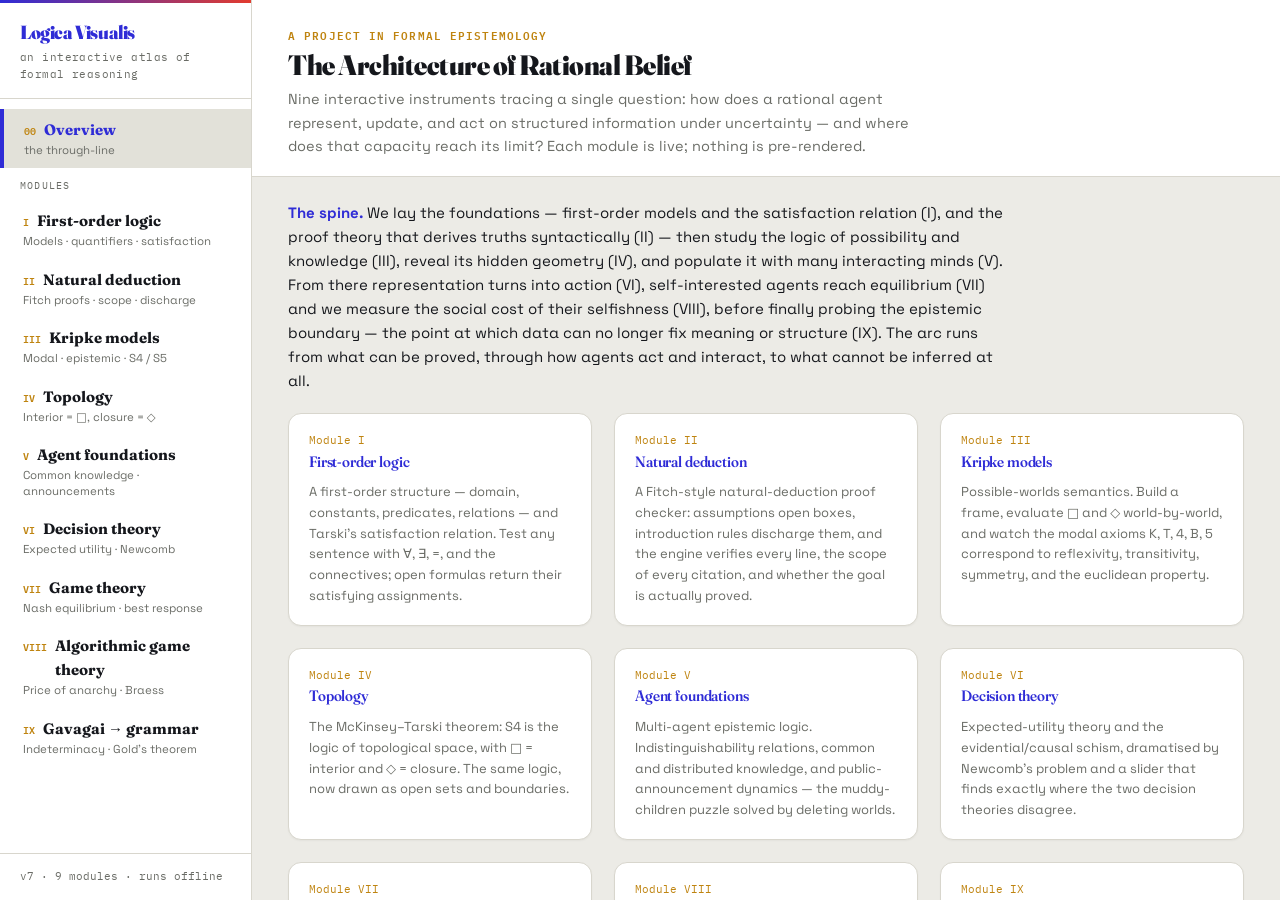
==== commit 6ee3ad33: "Move site files to repository root" ====
--- a/logica-visualis.html
+++ b/logica-visualis.html
@@ -549,6 +549,631 @@
 
 })(window);
 
+/* ===== js/m8-fol.js ===== */
+/* ===========================================================================
+   m8-fol.js — First-order logic: models & satisfaction
+   A finite structure M = (domain, interpretation of constants, predicates,
+   relations). The user edits the structure; the engine evaluates any
+   first-order formula with ∀ / ∃ / = / connectives by recursion over the
+   finite domain, reporting truth for closed formulas and the satisfying
+   assignments for open ones. Pure logic lives on LV.fol so it can be tested
+   independently of the DOM.
+   ========================================================================= */
+(function () {
+  'use strict';
+
+  /* ---------------------- pure logic: LV.fol ---------------------- */
+  var fol = {};
+  LV.fol = fol;
+
+  fol.normalize = function (s) {
+    return s
+      .replace(/<->/g, '↔').replace(/<=>/g, '↔')
+      .replace(/->/g, '→').replace(/=>/g, '→')
+      .replace(/\bforall\b/gi, '∀').replace(/\bexists\b/gi, '∃')
+      .replace(/\ball\b/gi, '∀').replace(/\bsome\b/gi, '∃')
+      .replace(/[!~]/g, '¬').replace(/&/g, '∧').replace(/\|/g, '∨');
+  };
+
+  fol.tokenize = function (s) {
+    s = fol.normalize(s);
+    var toks = [], i = 0;
+    while (i < s.length) {
+      var c = s[i];
+      if (/\s/.test(c)) { i++; continue; }
+      if ('()¬∧∨→↔∀∃=,'.indexOf(c) >= 0) { toks.push({ k: c }); i++; continue; }
+      if (/[A-Z]/.test(c)) { toks.push({ k: 'pred', name: c }); i++; continue; }
+      if (/[a-z]/.test(c)) { toks.push({ k: 'term', name: c }); i++; continue; }
+      throw new Error('unexpected "' + c + '"');
+    }
+    return toks;
+  };
+
+  fol.parse = function (str) {
+    var toks = fol.tokenize(str), pos = 0;
+    function peek() { return toks[pos]; }
+    function next() { return toks[pos++]; }
+    function expect(k) { var t = next(); if (!t || t.k !== k) throw new Error('expected ' + k); return t; }
+    function iff() { var a = imp(); while (peek() && peek().k === '↔') { next(); a = { t: 'iff', a: a, b: imp() }; } return a; }
+    function imp() { var a = or(); if (peek() && peek().k === '→') { next(); return { t: 'imp', a: a, b: imp() }; } return a; }
+    function or() { var a = and(); while (peek() && peek().k === '∨') { next(); a = { t: 'or', a: a, b: and() }; } return a; }
+    function and() { var a = un(); while (peek() && peek().k === '∧') { next(); a = { t: 'and', a: a, b: un() }; } return a; }
+    function un() {
+      var t = peek(); if (!t) throw new Error('unexpected end');
+      if (t.k === '¬') { next(); return { t: 'not', a: un() }; }
+      if (t.k === '∀' || t.k === '∃') {
+        next(); var v = expect('term').name; return { t: t.k === '∀' ? 'all' : 'exists', v: v, a: iff() };
+      }
+      return atom();
+    }
+    function term() { var t = expect('term'); return { name: t.name }; }
+    function atom() {
+      var t = peek(); if (!t) throw new Error('unexpected end');
+      if (t.k === '(') { next(); var e = iff(); expect(')'); return e; }
+      if (t.k === 'pred') {
+        next(); expect('('); var args = [term()];
+        while (peek() && peek().k === ',') { next(); args.push(term()); }
+        expect(')'); return { t: 'pred', name: t.name, args: args };
+      }
+      if (t.k === 'term') { var a = term(); expect('='); var b = term(); return { t: 'eq', a: a, b: b }; }
+      throw new Error('unexpected token');
+    }
+    var ast = iff(); if (pos < toks.length) throw new Error('trailing input'); return ast;
+  };
+
+  fol.freeVars = function (ast, M) {
+    var consts = M ? M.consts : {};
+    var out = {};
+    (function walk(n, bound) {
+      if (!n) return;
+      if (n.t === 'pred') { n.args.forEach(function (a) { if (!(a.name in consts) && bound.indexOf(a.name) < 0) out[a.name] = 1; }); return; }
+      if (n.t === 'eq') { [n.a, n.b].forEach(function (a) { if (!(a.name in consts) && bound.indexOf(a.name) < 0) out[a.name] = 1; }); return; }
+      if (n.t === 'all' || n.t === 'exists') { walk(n.a, bound.concat([n.v])); return; }
+      if (n.a) walk(n.a, bound); if (n.b) walk(n.b, bound);
+    })(ast, []);
+    return Object.keys(out).sort();
+  };
+
+  function termVal(t, g, M) { return (t.name in M.consts) ? M.consts[t.name] : g[t.name]; }
+
+  fol.evalUnder = function (ast, g, M) {
+    function ev(n) {
+      switch (n.t) {
+        case 'pred': {
+          var p = M.preds[n.name];
+          if (!p) throw new Error('unknown predicate ' + n.name);
+          if (p.arity !== n.args.length) throw new Error(n.name + ' expects ' + p.arity + ' argument(s)');
+          var vals = n.args.map(function (a) { return termVal(a, g, M); });
+          if (vals.some(function (v) { return v === undefined; })) throw new Error('unbound variable');
+          return p.ext.indexOf(vals.join('|')) >= 0;
+        }
+        case 'eq': return termVal(n.a, g, M) === termVal(n.b, g, M);
+        case 'not': return !ev(n.a);
+        case 'and': return ev(n.a) && ev(n.b);
+        case 'or': return ev(n.a) || ev(n.b);
+        case 'imp': return !ev(n.a) || ev(n.b);
+        case 'iff': return ev(n.a) === ev(n.b);
+        case 'all': return M.domain.every(function (d) { var g2 = Object.assign({}, g); g2[n.v] = d; return fol.evalUnder(n.a, g2, M); });
+        case 'exists': return M.domain.some(function (d) { var g2 = Object.assign({}, g); g2[n.v] = d; return fol.evalUnder(n.a, g2, M); });
+      }
+      throw new Error('bad node ' + n.t);
+    }
+    return ev(ast);
+  };
+
+  fol.satisfy = function (ast, M) {
+    var free = fol.freeVars(ast, M);
+    if (!free.length) return { closed: true, value: fol.evalUnder(ast, {}, M) };
+    var rows = [];
+    (function rec(idx, g) {
+      if (idx === free.length) { if (fol.evalUnder(ast, g, M)) rows.push(Object.assign({}, g)); return; }
+      M.domain.forEach(function (d) { var g2 = Object.assign({}, g); g2[free[idx]] = d; rec(idx + 1, g2); });
+    })(0, {});
+    return { closed: false, free: free, rows: rows };
+  };
+
+  fol.show = function (ast) {
+    function p(n, pr) {
+      var prec = { iff: 1, imp: 2, or: 3, and: 4 };
+      function w(x, s) { return x < pr ? '(' + s + ')' : s; }
+      switch (n.t) {
+        case 'pred': return n.name + '(' + n.args.map(function (a) { return a.name; }).join(',') + ')';
+        case 'eq': return n.a.name + '=' + n.b.name;
+        case 'not': return '¬' + p(n.a, 5);
+        case 'all': return '∀' + n.v + ' ' + p(n.a, 2);
+        case 'exists': return '∃' + n.v + ' ' + p(n.a, 2);
+        case 'and': return w(4, p(n.a, 4) + ' ∧ ' + p(n.b, 4));
+        case 'or': return w(3, p(n.a, 3) + ' ∨ ' + p(n.b, 3));
+        case 'imp': return w(2, p(n.a, 3) + ' → ' + p(n.b, 2));
+        case 'iff': return w(1, p(n.a, 2) + ' ↔ ' + p(n.b, 1));
+      }
+      return '?';
+    }
+    return p(ast, 0);
+  };
+
+  /* ---------------------- UI module ---------------------- */
+  var el = LV.el;
+
+  function defaultModel() {
+    return {
+      domain: ['1', '2', '3', '4'],
+      consts: { a: '1', b: '4' },
+      preds: {
+        P: { arity: 1, ext: ['2', '4'] },              // "even"
+        Q: { arity: 1, ext: ['1'] },                    // "is the first"
+        R: { arity: 2, ext: ['1|2', '1|3', '1|4', '2|3', '2|4', '3|4'] } // "<"
+      }
+    };
+  }
+
+  function mod() {
+    var M = defaultModel(), refs = {}, canvas, ctx;
+
+    function toggleUnary(p, e) { var ext = M.preds[p].ext, i = ext.indexOf(e); if (i >= 0) ext.splice(i, 1); else ext.push(e); refresh(); }
+    function toggleBinary(x, y) { var ext = M.preds.R.ext, k = x + '|' + y, i = ext.indexOf(k); if (i >= 0) ext.splice(i, 1); else ext.push(k); refresh(); }
+
+    function setDomain(n) {
+      M.domain = []; for (var i = 1; i <= n; i++) M.domain.push(String(i));
+      // prune interpretations to current domain
+      ['P', 'Q'].forEach(function (p) { M.preds[p].ext = M.preds[p].ext.filter(function (e) { return M.domain.indexOf(e) >= 0; }); });
+      M.preds.R.ext = M.preds.R.ext.filter(function (k) { var ab = k.split('|'); return M.domain.indexOf(ab[0]) >= 0 && M.domain.indexOf(ab[1]) >= 0; });
+      ['a', 'b'].forEach(function (c) { if (M.domain.indexOf(M.consts[c]) < 0) M.consts[c] = M.domain[0]; });
+      refresh();
+    }
+
+    function evaluate() {
+      var raw = refs.formula.value.trim(); LV.clear(refs.out);
+      if (!raw) return;
+      var ast; try { ast = fol.parse(raw); } catch (e) { refs.out.appendChild(el('span.badge.b-no', { text: '⚠ ' + e.message })); return; }
+      var res;
+      try { res = fol.satisfy(ast, M); } catch (e) { refs.out.appendChild(el('span.badge.b-no', { text: '⚠ ' + e.message })); return; }
+      if (res.closed) {
+        refs.out.appendChild(el('span', { 'class': 'badge ' + (res.value ? 'b-ok' : 'b-no'), text: res.value ? '✓ true in M' : '✗ false in M' }));
+        refs.out.appendChild(el('span.mono', { style: { marginLeft: '10px', fontSize: '12px', color: 'var(--muted)' }, text: fol.show(ast) }));
+      } else {
+        refs.out.appendChild(el('div.mono', { style: { fontSize: '12px', marginBottom: '6px' }, text: 'free variable(s): ' + res.free.join(', ') }));
+        if (!res.rows.length) refs.out.appendChild(el('span.badge.b-no', { text: 'no satisfying assignment' }));
+        else {
+          var t = el('table.tbl');
+          t.appendChild(el('tr', null, ...res.free.map(function (v) { return el('th', { text: v }); }), el('th', { text: 'satisfies?' })));
+          res.rows.forEach(function (g) {
+            t.appendChild(el('tr', null, ...res.free.map(function (v) { return el('td', { text: g[v] }); }), el('td', { 'class': 'tag-ok', text: '✓' })));
+          });
+          refs.out.appendChild(t);
+        }
+      }
+    }
+
+    function refresh() { renderStructure(); evaluate(); draw(); }
+
+    function renderStructure() {
+      var P = refs.struct; LV.clear(P);
+      // domain size control
+      var dn = el('div.btn-row', { style: { marginBottom: '10px' } });
+      dn.appendChild(el('label.lab', { text: 'domain |D| =' }));
+      [2, 3, 4, 5, 6].forEach(function (n) {
+        var b = el('button.btn', { text: String(n) }); if (M.domain.length === n) b.classList.add('active');
+        b.addEventListener('click', function () { setDomain(n); }); dn.appendChild(b);
+      });
+      P.appendChild(dn);
+      // unary predicates table
+      var t = el('table.tbl');
+      t.appendChild(el('tr', null, el('th', { text: 'elem' }), el('th', { text: 'P (unary)' }), el('th', { text: 'Q (unary)' })));
+      M.domain.forEach(function (e) {
+        var row = el('tr', null, el('td', { text: e }));
+        ['P', 'Q'].forEach(function (p) {
+          var cb = el('input', { type: 'checkbox' }); cb.checked = M.preds[p].ext.indexOf(e) >= 0;
+          cb.addEventListener('change', function () { toggleUnary(p, e); });
+          row.appendChild(el('td', null, cb));
+        });
+        t.appendChild(row);
+      });
+      P.appendChild(t);
+      // binary relation R grid
+      P.appendChild(el('h4', { text: 'R(x, y) — binary', style: { marginTop: '12px' } }));
+      var g = el('table.tbl');
+      var head = el('tr', null, el('th', { text: 'x \\ y' }));
+      M.domain.forEach(function (y) { head.appendChild(el('th', { text: y })); });
+      g.appendChild(head);
+      M.domain.forEach(function (x) {
+        var row = el('tr', null, el('th', { text: x }));
+        M.domain.forEach(function (y) {
+          var cb = el('input', { type: 'checkbox' }); cb.checked = M.preds.R.ext.indexOf(x + '|' + y) >= 0;
+          cb.addEventListener('change', function () { toggleBinary(x, y); });
+          row.appendChild(el('td', null, cb));
+        });
+        g.appendChild(row);
+      });
+      P.appendChild(g);
+      // constants
+      P.appendChild(el('h4', { text: 'constants', style: { marginTop: '12px' } }));
+      var cr = el('div.btn-row');
+      ['a', 'b'].forEach(function (c) {
+        var sel = el('select');
+        M.domain.forEach(function (e) { var o = el('option', { value: e, text: e }); if (M.consts[c] === e) o.selected = true; sel.appendChild(o); });
+        sel.addEventListener('change', function () { M.consts[c] = sel.value; refresh(); });
+        cr.appendChild(el('label.lab', { text: c + ' =' })); cr.appendChild(sel);
+      });
+      P.appendChild(cr);
+    }
+
+    function resize() { if (!canvas) return; canvas.width = canvas.parentElement.clientWidth; canvas.height = 300; draw(); }
+    function nodePos(i, n, w, h) { var cx = w / 2, cy = h / 2, r = Math.min(w, h) * 0.34; var ang = -Math.PI / 2 + i * 2 * Math.PI / n; return [cx + r * Math.cos(ang), cy + r * Math.sin(ang)]; }
+    function draw() {
+      if (!ctx) return; var C = LV.theme(), w = canvas.width, h = canvas.height, n = M.domain.length;
+      ctx.clearRect(0, 0, w, h); ctx.fillStyle = C.bg; ctx.fillRect(0, 0, w, h);
+      var pos = M.domain.map(function (_, i) { return nodePos(i, n, w, h); });
+      // R arrows
+      M.preds.R.ext.forEach(function (k) {
+        var ab = k.split('|'), i = M.domain.indexOf(ab[0]), j = M.domain.indexOf(ab[1]); if (i < 0 || j < 0) return;
+        if (i === j) { // self loop
+          var p = pos[i]; ctx.strokeStyle = C.accent3; ctx.lineWidth = 1.5; ctx.beginPath(); ctx.arc(p[0] + 22, p[1] - 22, 12, 0, Math.PI * 2); ctx.stroke(); return;
+        }
+        var a = pos[i], b = pos[j]; var dx = b[0] - a[0], dy = b[1] - a[1], l = Math.hypot(dx, dy), ux = dx / l, uy = dy / l, nx = -uy, ny = ux;
+        var mutual = M.preds.R.ext.indexOf(ab[1] + '|' + ab[0]) >= 0, off = mutual ? 6 : 0;
+        var sx = a[0] + ux * 20 + nx * off, sy = a[1] + uy * 20 + ny * off, ex = b[0] - ux * 20 + nx * off, ey = b[1] - uy * 20 + ny * off;
+        ctx.strokeStyle = C.accent3; ctx.lineWidth = 1.5; ctx.beginPath(); ctx.moveTo(sx, sy); ctx.lineTo(ex, ey); ctx.stroke();
+        ctx.fillStyle = C.accent3; ctx.beginPath(); ctx.moveTo(ex, ey); ctx.lineTo(ex - ux * 9 + nx * 3.5, ey - uy * 9 + ny * 3.5); ctx.lineTo(ex - ux * 9 - nx * 3.5, ey - uy * 9 - ny * 3.5); ctx.closePath(); ctx.fill();
+      });
+      // nodes
+      M.domain.forEach(function (e, i) {
+        var p = pos[i], inP = M.preds.P.ext.indexOf(e) >= 0, inQ = M.preds.Q.ext.indexOf(e) >= 0;
+        ctx.beginPath(); ctx.arc(p[0], p[1], 20, 0, Math.PI * 2);
+        ctx.fillStyle = inP ? 'rgba(47,44,214,.14)' : C.paper; ctx.fill();
+        ctx.lineWidth = 2; ctx.strokeStyle = inP ? C.accent : C.gold; ctx.stroke();
+        if (inQ) { ctx.beginPath(); ctx.arc(p[0], p[1], 25, 0, Math.PI * 2); ctx.setLineDash([3, 3]); ctx.strokeStyle = C.accent3; ctx.lineWidth = 1.5; ctx.stroke(); ctx.setLineDash([]); }
+        ctx.fillStyle = C.ink; ctx.font = 'bold 14px "IBM Plex Mono", monospace'; ctx.textAlign = 'center'; ctx.textBaseline = 'middle'; ctx.fillText(e, p[0], p[1]);
+        // constant labels
+        var cs = Object.keys(M.consts).filter(function (c) { return M.consts[c] === e; });
+        if (cs.length) { ctx.fillStyle = C.accent2; ctx.font = 'bold 12px "IBM Plex Mono"'; ctx.fillText(cs.join(',') + ' →', p[0], p[1] - 30); }
+      });
+      ctx.fillStyle = C.muted; ctx.font = '11px "IBM Plex Mono"'; ctx.textAlign = 'left'; ctx.textBaseline = 'alphabetic';
+      ctx.fillText('● fill/blue ring = P    ◌ green ring = Q    → = R    red = constant', 14, h - 12);
+    }
+
+    function mount(stage) {
+      LV.clear(stage);
+      stage.appendChild(el('div.module-head', null,
+        el('div.kicker', { text: 'Module I · foundations · semantics' }),
+        el('h2', { text: 'First-order logic — models & satisfaction' }),
+        el('p', { text: 'A first-order structure fixes a domain of individuals and interprets the constants, predicates, and relations of the language. Tarski\u2019s definition of satisfaction then assigns a truth value to every formula by recursion — quantifiers ranging over the domain. Build a structure and test any sentence with ∀, ∃, =, and the connectives; open formulas return their satisfying assignments.' })));
+      var body = el('div.module-body'); stage.appendChild(body);
+
+      var split = el('div.split'); body.appendChild(split);
+      var cwrap = el('div.canvas-card'); canvas = el('canvas'); cwrap.appendChild(canvas); split.appendChild(cwrap); ctx = canvas.getContext('2d');
+
+      var col = el('div.grid', { style: { gridTemplateColumns: '1fr' } }); split.appendChild(col);
+      var fc = el('div.card'); fc.appendChild(el('h4', { text: 'formula' }));
+      refs.formula = el('input', { type: 'text', value: '∀x ∃y R(x,y)', style: { width: '100%' } });
+      var fr = el('div.btn-row'); fr.appendChild(refs.formula);
+      var eb = el('button.btn.primary', { text: 'eval' }); eb.addEventListener('click', evaluate); fr.appendChild(eb);
+      fc.appendChild(fr);
+      var sr = el('div.symrow'); '∀ ∃ ¬ ∧ ∨ → ↔ = ( )'.split(' ').forEach(function (s) { var b = el('button.sym', { text: s }); b.addEventListener('click', function () { refs.formula.value += (s === '∀' || s === '∃') ? s : s; refs.formula.focus(); }); sr.appendChild(b); });
+      fc.appendChild(sr);
+      refs.out = el('div', { style: { marginTop: '10px' } }); fc.appendChild(refs.out);
+      col.appendChild(fc);
+
+      var ex = el('div.card'); ex.appendChild(el('h4', { text: 'examples (click to load)' }));
+      [['∀x ∃y R(x,y)', 'every x relates to some y'],
+       ['∃x ∀y (R(x,y) ∨ x=y)', 'a least element'],
+       ['∀x ∀y (R(x,y) → ¬R(y,x))', 'R is asymmetric'],
+       ['∀x (P(x) → ¬Q(x))', 'no P is a Q'],
+       ['R(a,x)', 'open: which x have a R x?']].forEach(function (e) {
+        var b = el('button.btn', { text: e[0], style: { display: 'block', width: '100%', textAlign: 'left', marginBottom: '5px' } });
+        b.addEventListener('click', function () { refs.formula.value = e[0]; evaluate(); });
+        ex.appendChild(b); ex.appendChild(el('div.muted', { style: { fontSize: '11px', marginTop: '-3px', marginBottom: '6px' }, text: e[1] }));
+      });
+      col.appendChild(ex);
+
+      var sc = el('div.card'); sc.appendChild(el('h4', { text: 'the structure M' })); refs.struct = el('div'); sc.appendChild(refs.struct); col.appendChild(sc);
+
+      window.addEventListener('resize', function () { resize(); });
+      setTimeout(function () { resize(); refresh(); }, 30);
+    }
+    return { mount: mount };
+  }
+
+  LV.register({ id: 'fol', no: 'I', title: 'First-order logic', sub: 'Models · quantifiers · satisfaction', create: mod });
+})();
+
+/* ===== js/m9-nd.js ===== */
+/* ===========================================================================
+   m9-nd.js — Natural deduction (Fitch-style) proof checker
+   Each line carries a formula, a rule, cited line numbers, and a scope depth.
+   Assumptions open boxes; introduction rules discharge them. The checker
+   verifies every line against the rule, enforces scope/accessibility, and
+   reports whether the proof establishes the goal from its premises. The pure
+   checker lives on LV.nd and is tested independently of the DOM.
+   ========================================================================= */
+(function () {
+  'use strict';
+
+  var nd = {};
+  LV.nd = nd;
+
+  function S(ast) { return LV.show(ast); }
+  function isNegOf(x, y) { return x && x.t === 'not' && S(x.a) === S(y); }
+  function prefix(a, b) { if (a.length > b.length) return false; for (var i = 0; i < a.length; i++) if (a[i] !== b[i]) return false; return true; }
+  function arrEq(a, b) { return a.length === b.length && a.every(function (v, i) { return v === b[i]; }); }
+
+  // lines: [{formula, rule, cites:[1-based], depth}]   goalStr optional
+  nd.check = function (lines, goalStr) {
+    var n = lines.length;
+    var F = [], err = [], boxes = [], parseErr = [];
+    // parse
+    for (var i = 0; i < n; i++) {
+      try { F[i] = LV.parse(lines[i].formula); parseErr[i] = null; }
+      catch (e) { F[i] = null; parseErr[i] = e.message; }
+    }
+    // scope pass
+    var stack = []; // open assumption indices
+    var scopeErr = [];
+    for (i = 0; i < n; i++) {
+      var d = lines[i].depth | 0, rule = lines[i].rule;
+      var isAssume = rule === 'assumption';
+      var target = isAssume ? d - 1 : d;
+      if (target < 0) target = 0;
+      while (stack.length > target) stack.pop();
+      if (stack.length < target) { scopeErr[i] = 'indentation jumps too deep'; boxes[i] = stack.slice(); }
+      else {
+        if (isAssume) { boxes[i] = stack.concat([i]); stack.push(i); }
+        else boxes[i] = stack.slice();
+      }
+      if (rule === 'premise' && d !== 0) scopeErr[i] = scopeErr[i] || 'a premise must be at the outermost level';
+    }
+
+    function acc(j, i) { return j < i && j >= 0 && prefix(boxes[j], boxes[i]); }
+    function enclosing(a) { return boxes[a].slice(0, -1); } // boxes around an assumption, excluding its own
+    function inBox(c, a) { return boxes[c].indexOf(a) >= 0; }
+
+    for (i = 0; i < n; i++) {
+      if (parseErr[i]) { err[i] = 'parse error: ' + parseErr[i]; continue; }
+      if (scopeErr[i]) { err[i] = scopeErr[i]; continue; }
+      var L = lines[i], r = L.rule, c = (L.cites || []).map(function (x) { return x - 1; }), e = null;
+      var Ai = F[i];
+      function need(k) { if (c.length !== k) { e = r + ' needs ' + k + ' citation(s)'; return false; } return true; }
+      function valid(idx) { return idx >= 0 && idx < n && F[idx]; }
+      switch (r) {
+        case 'premise': break;
+        case 'assumption': break;
+        case 'reit':
+          if (!need(1)) break;
+          if (!acc(c[0], i)) { e = 'cited line not in scope'; break; }
+          if (S(Ai) !== S(F[c[0]])) e = 'reiteration must copy the cited line';
+          break;
+        case 'andI':
+          if (!need(2)) break;
+          if (!acc(c[0], i) || !acc(c[1], i)) { e = 'cited line not in scope'; break; }
+          if (Ai.t !== 'and' || S(Ai.a) !== S(F[c[0]]) || S(Ai.b) !== S(F[c[1]])) e = 'expected (cite1) ∧ (cite2)';
+          break;
+        case 'andE':
+          if (!need(1)) break;
+          if (!acc(c[0], i)) { e = 'cited line not in scope'; break; }
+          if (F[c[0]].t !== 'and') { e = 'cited line is not a conjunction'; break; }
+          if (S(Ai) !== S(F[c[0]].a) && S(Ai) !== S(F[c[0]].b)) e = 'must be one conjunct of the cited line';
+          break;
+        case 'orI':
+          if (!need(1)) break;
+          if (!acc(c[0], i)) { e = 'cited line not in scope'; break; }
+          if (Ai.t !== 'or' || (S(Ai.a) !== S(F[c[0]]) && S(Ai.b) !== S(F[c[0]]))) e = 'cited line must be a disjunct of the result';
+          break;
+        case 'impE':
+          if (!need(2)) break;
+          if (!acc(c[0], i) || !acc(c[1], i)) { e = 'cited line not in scope'; break; }
+          var imp = F[c[0]].t === 'imp' ? F[c[0]] : F[c[1]], ant = F[c[0]].t === 'imp' ? F[c[1]] : F[c[0]];
+          if (imp.t !== 'imp') { e = 'no conditional among the cited lines'; break; }
+          if (S(ant) !== S(imp.a) || S(Ai) !== S(imp.b)) e = 'modus ponens does not fit';
+          break;
+        case 'notE':
+          if (!need(2)) break;
+          if (!acc(c[0], i) || !acc(c[1], i)) { e = 'cited line not in scope'; break; }
+          if (Ai.t !== 'bot') { e = 'the result of ¬E must be ⊥'; break; }
+          if (!(isNegOf(F[c[0]], F[c[1]]) || isNegOf(F[c[1]], F[c[0]]))) e = 'cited lines are not a formula and its negation';
+          break;
+        case 'botE':
+          if (!need(1)) break;
+          if (!acc(c[0], i)) { e = 'cited line not in scope'; break; }
+          if (F[c[0]].t !== 'bot') e = '⊥E must cite a line that is ⊥';
+          break;
+        case 'impI':
+          if (!need(2)) break; // [assumption, conclusion]
+          var a = c[0], cc = c[1];
+          if (!valid(a) || lines[a].rule !== 'assumption') { e = 'first citation must be an assumption'; break; }
+          if (!arrEq(enclosing(a), boxes[i])) { e = 'the assumption box is not the one being discharged here'; break; }
+          if (!inBox(cc, a)) { e = 'second citation must lie inside the assumption box'; break; }
+          if (Ai.t !== 'imp' || S(Ai.a) !== S(F[a]) || S(Ai.b) !== S(F[cc])) e = 'result must be (assumption) → (conclusion)';
+          break;
+        case 'notI':
+          if (!need(2)) break;
+          var a2 = c[0], c2 = c[1];
+          if (!valid(a2) || lines[a2].rule !== 'assumption') { e = 'first citation must be an assumption'; break; }
+          if (!arrEq(enclosing(a2), boxes[i])) { e = 'wrong assumption box for ¬I'; break; }
+          if (!inBox(c2, a2)) { e = 'second citation must be inside the box'; break; }
+          if (F[c2].t !== 'bot') { e = 'the box must end in ⊥'; break; }
+          if (Ai.t !== 'not' || S(Ai.a) !== S(F[a2])) e = 'result must be ¬(assumption)';
+          break;
+        case 'raa':
+          if (!need(2)) break;
+          var a3 = c[0], c3 = c[1];
+          if (!valid(a3) || lines[a3].rule !== 'assumption') { e = 'first citation must be an assumption'; break; }
+          if (F[a3].t !== 'not') { e = 'reductio assumes a negation ¬φ'; break; }
+          if (!arrEq(enclosing(a3), boxes[i])) { e = 'wrong assumption box for RAA'; break; }
+          if (!inBox(c3, a3)) { e = 'second citation must be inside the box'; break; }
+          if (F[c3].t !== 'bot') { e = 'the box must end in ⊥'; break; }
+          if (S(Ai) !== S(F[a3].a)) e = 'result must be φ (where the assumption was ¬φ)';
+          break;
+        case 'orE':
+          if (!need(5)) break; // [disj, assume1, concl1, assume2, concl2]
+          var dj = c[0], aA = c[1], cA = c[2], aB = c[3], cB = c[4];
+          if (!acc(dj, i) || F[dj].t !== 'or') { e = 'first citation must be a disjunction in scope'; break; }
+          if (lines[aA].rule !== 'assumption' || lines[aB].rule !== 'assumption') { e = 'citations 2 and 4 must be assumptions'; break; }
+          if (S(F[aA]) !== S(F[dj].a) || S(F[aB]) !== S(F[dj].b)) { e = 'the two assumptions must be the two disjuncts'; break; }
+          if (!arrEq(enclosing(aA), boxes[i]) || !arrEq(enclosing(aB), boxes[i])) { e = 'both case-boxes must discharge here'; break; }
+          if (!inBox(cA, aA) || !inBox(cB, aB)) { e = 'each conclusion must be inside its case-box'; break; }
+          if (S(Ai) !== S(F[cA]) || S(Ai) !== S(F[cB])) e = 'both cases must conclude the result';
+          break;
+        default: e = 'unknown rule';
+      }
+      err[i] = e;
+    }
+
+    // does it prove the goal?
+    var allOk = err.every(function (x) { return !x; });
+    var lastDepth0 = n > 0 && lines[n - 1].depth === 0 && (boxes[n - 1] || []).length === 0;
+    var proves = false, goalAst = null;
+    if (goalStr) { try { goalAst = LV.parse(goalStr); } catch (e2) { } }
+    if (allOk && lastDepth0 && goalAst && F[n - 1]) proves = S(F[n - 1]) === S(goalAst);
+    var premises = lines.filter(function (l) { return l.rule === 'premise'; }).map(function (l) { return l.formula; });
+    return { errors: err, boxes: boxes, allOk: allOk, proves: proves, premises: premises };
+  };
+
+  /* ---------------------- UI ---------------------- */
+  var el = LV.el;
+  var RULES = [
+    ['premise', 'Premise'], ['assumption', 'Assumption'], ['reit', 'Reiteration'],
+    ['andI', '∧I'], ['andE', '∧E'], ['orI', '∨I'], ['orE', '∨E (5 cites)'],
+    ['impI', '→I (discharge)'], ['impE', '→E (MP)'],
+    ['notE', '¬E'], ['notI', '¬I (discharge)'], ['botE', '⊥E'], ['raa', 'RAA (¬φ⊢⊥ ⟹ φ)']
+  ];
+
+  var EXAMPLES = {
+    'p → p': [
+      { formula: 'p', rule: 'assumption', cites: [], depth: 1 },
+      { formula: 'p → p', rule: 'impI', cites: [1, 1], depth: 0 }
+    ],
+    '(p ∧ q) → (q ∧ p)': [
+      { formula: 'p ∧ q', rule: 'assumption', cites: [], depth: 1 },
+      { formula: 'p', rule: 'andE', cites: [1], depth: 1 },
+      { formula: 'q', rule: 'andE', cites: [1], depth: 1 },
+      { formula: 'q ∧ p', rule: 'andI', cites: [3, 2], depth: 1 },
+      { formula: '(p ∧ q) → (q ∧ p)', rule: 'impI', cites: [1, 4], depth: 0 }
+    ],
+    '¬(p ∧ ¬p)': [
+      { formula: 'p ∧ ¬p', rule: 'assumption', cites: [], depth: 1 },
+      { formula: 'p', rule: 'andE', cites: [1], depth: 1 },
+      { formula: '¬p', rule: 'andE', cites: [1], depth: 1 },
+      { formula: '⊥', rule: 'notE', cites: [2, 3], depth: 1 },
+      { formula: '¬(p ∧ ¬p)', rule: 'notI', cites: [1, 4], depth: 0 }
+    ],
+    '¬¬p ⊢ p (classical)': [
+      { formula: '¬¬p', rule: 'premise', cites: [], depth: 0 },
+      { formula: '¬p', rule: 'assumption', cites: [], depth: 1 },
+      { formula: '⊥', rule: 'notE', cites: [1, 2], depth: 1 },
+      { formula: 'p', rule: 'raa', cites: [2, 3], depth: 0 }
+    ]
+  };
+
+  function mod() {
+    var refs = {}, lines = JSON.parse(JSON.stringify(EXAMPLES['(p ∧ q) → (q ∧ p)'])), goal = '(p ∧ q) → (q ∧ p)';
+
+    function render() {
+      var pane = refs.proof; LV.clear(pane);
+      lines.forEach(function (L, i) {
+        var rowOk = null;
+        var row = el('div', { style: { display: 'flex', gap: '6px', alignItems: 'center', marginBottom: '4px' } });
+        row.appendChild(el('span.mono', { style: { width: '22px', color: 'var(--muted)', fontSize: '12px', textAlign: 'right' }, text: String(i + 1) }));
+        // indentation (Fitch boxes)
+        var indent = el('div', { style: { display: 'flex' } });
+        for (var b = 0; b < L.depth; b++) indent.appendChild(el('span', { style: { width: '14px', alignSelf: 'stretch', borderLeft: '2px solid var(--accent)', marginLeft: '2px' } }));
+        row.appendChild(indent);
+        // depth controls
+        var minus = el('button.btn', { text: '⊟', style: { padding: '2px 6px' } }); minus.addEventListener('click', function () { L.depth = Math.max(0, L.depth - 1); render(); });
+        var plus = el('button.btn', { text: '⊞', style: { padding: '2px 6px' } }); plus.addEventListener('click', function () { L.depth = L.depth + 1; render(); });
+        row.appendChild(minus); row.appendChild(plus);
+        // formula
+        var fin = el('input', { type: 'text', value: L.formula, style: { width: '150px', fontSize: '13px' } });
+        fin.addEventListener('input', function () { L.formula = fin.value; });
+        row.appendChild(fin);
+        // rule
+        var sel = el('select', { style: { fontSize: '12px' } });
+        RULES.forEach(function (r) { var o = el('option', { value: r[0], text: r[1] }); if (L.rule === r[0]) o.selected = true; sel.appendChild(o); });
+        sel.addEventListener('change', function () { L.rule = sel.value; });
+        row.appendChild(sel);
+        // cites
+        var cin = el('input', { type: 'text', value: (L.cites || []).join(','), placeholder: 'lines', style: { width: '74px', fontSize: '12px' } });
+        cin.addEventListener('input', function () { L.cites = cin.value.split(',').map(function (x) { return parseInt(x.trim(), 10); }).filter(function (x) { return !isNaN(x); }); });
+        row.appendChild(cin);
+        // delete
+        var del = el('button.btn', { text: '×', style: { padding: '2px 7px' } }); del.addEventListener('click', function () { lines.splice(i, 1); render(); });
+        row.appendChild(del);
+        // status
+        refs.statusCells = refs.statusCells || {};
+        var st = el('span', { style: { width: '20px', textAlign: 'center', fontWeight: '700' } }); st.dataset.line = i; row.appendChild(st);
+        pane.appendChild(row);
+      });
+      var add = el('button.btn', { text: '+ line', style: { marginTop: '8px' } });
+      add.addEventListener('click', function () { lines.push({ formula: '', rule: 'reit', cites: [], depth: lines.length ? lines[lines.length - 1].depth : 0 }); render(); });
+      pane.appendChild(add);
+    }
+
+    function doCheck() {
+      var res = nd.check(lines, refs.goal.value.trim());
+      // annotate status per row
+      var rows = refs.proof.querySelectorAll('span[data-line]');
+      rows.forEach(function (st) {
+        var i = +st.dataset.line, e = res.errors[i];
+        st.textContent = e ? '✗' : '✓';
+        st.style.color = e ? 'var(--accent2)' : 'var(--accent3)';
+        st.title = e || 'ok';
+      });
+      LV.clear(refs.verdict);
+      // list any errors
+      var errs = res.errors.map(function (e, i) { return e ? (i + 1) + ': ' + e : null; }).filter(Boolean);
+      if (errs.length) {
+        refs.verdict.appendChild(el('span.badge.b-no', { text: errs.length + ' line(s) need fixing' }));
+        var ul = el('div', { style: { marginTop: '6px' } });
+        errs.forEach(function (m) { ul.appendChild(el('div.mono', { style: { fontSize: '11.5px', color: 'var(--accent2)' }, text: '• line ' + m })); });
+        refs.verdict.appendChild(ul);
+      } else {
+        refs.verdict.appendChild(el('span', { 'class': 'badge ' + (res.proves ? 'b-ok' : 'b-warn'),
+          text: res.proves ? '✓ valid proof — establishes the goal' : '✓ every line checks; final line does not match the goal (or undischarged assumptions remain)' }));
+        if (res.premises.length) refs.verdict.appendChild(el('p.muted', { style: { fontSize: '12px', marginTop: '6px' }, text: 'from premises: ' + res.premises.join(', ') }));
+      }
+    }
+
+    function load(name) { lines = JSON.parse(JSON.stringify(EXAMPLES[name])); goal = name.replace(/ ⊢.*| \(classical\)/, ''); refs.goal.value = goal === '¬¬p' ? 'p' : goal; render(); LV.clear(refs.verdict); }
+
+    function mount(stage) {
+      LV.clear(stage);
+      stage.appendChild(el('div.module-head', null,
+        el('div.kicker', { text: 'Module II · foundations · proof theory' }),
+        el('h2', { text: 'Natural deduction — a proof checker' }),
+        el('p', { text: 'Where Module I gives meaning (semantics), this gives derivation (syntax). Build a Fitch-style proof: assumptions open boxes drawn as vertical rules, and introduction rules discharge them. The checker validates every line against its rule, enforces that citations stay in scope, and reports whether the proof actually establishes the goal.' })));
+      var body = el('div.module-body'); stage.appendChild(body);
+
+      var ex = el('div.btn-row', { style: { marginBottom: '14px' } });
+      ex.appendChild(el('span.mono', { style: { fontSize: '11px', color: 'var(--muted)' }, text: 'load:' }));
+      Object.keys(EXAMPLES).forEach(function (k) { var b = el('button.btn', { text: k }); b.addEventListener('click', function () { load(k); }); ex.appendChild(b); });
+      body.appendChild(ex);
+
+      var goalRow = el('div.btn-row', { style: { marginBottom: '12px' } });
+      goalRow.appendChild(el('label.lab', { text: 'goal:' }));
+      refs.goal = el('input', { type: 'text', value: goal, style: { width: '260px' } });
+      goalRow.appendChild(refs.goal);
+      var chk = el('button.btn.primary', { text: '✓ check proof' }); chk.addEventListener('click', doCheck); goalRow.appendChild(chk);
+      body.appendChild(goalRow);
+
+      var card = el('div.card');
+      card.appendChild(el('h4', { text: 'proof  ·  ⊞/⊟ set box depth · cite line numbers comma-separated' }));
+      refs.proof = el('div', { style: { fontFamily: 'var(--mono)' } }); card.appendChild(refs.proof);
+      body.appendChild(card);
+
+      refs.verdict = el('div', { style: { marginTop: '14px' } }); body.appendChild(refs.verdict);
+
+      body.appendChild(el('div.card', { style: { marginTop: '18px' } },
+        el('h4', { text: 'rules' }),
+        el('p.muted', { style: { fontSize: '12px' } },
+          'Discharge rules (→I, ¬I, RAA, ∨E) cite an assumption line and a line inside its box. For →I cite [assumption, conclusion]; for ¬I and RAA cite [assumption, the ⊥ line]; for ∨E cite [disjunction, assume-left, concl-left, assume-right, concl-right]. Type ⊥ for absurdity (or load an example to see the shapes).')));
+
+      render(); doCheck();
+    }
+    return { mount: mount };
+  }
+
+  LV.register({ id: 'nd', no: 'II', title: 'Natural deduction', sub: 'Fitch proofs · scope · discharge', create: mod });
+})();
+
 /* ===== js/m1-kripke.js ===== */
 /* ===========================================================================
    m1-kripke.js — Possible-worlds semantics
@@ -777,7 +1402,7 @@
     function mount(stage) {
       LV.clear(stage);
       stage.appendChild(el('div.module-head', null,
-        el('div.kicker', { text: 'Module I · relational semantics' }),
+        el('div.kicker', { text: 'Module III · relational semantics' }),
         el('h2', { text: 'Kripke models, modal & epistemic logic' }),
         el('p', { text: 'A model is a set of possible worlds, an accessibility relation, and a valuation. □φ holds at w iff φ holds at every accessible world; ◇φ iff at some. Reading the relation as an agent\u2019s indistinguishability gives epistemic logic, where □ becomes "the agent knows".' })));
 
@@ -906,7 +1531,7 @@
   }
 
   LV.register({
-    id: 'kripke', no: 'I', title: 'Kripke models',
+    id: 'kripke', no: 'III', title: 'Kripke models',
     sub: 'Modal · epistemic · S4 / S5',
     create: mod
   });
@@ -1045,7 +1670,7 @@
     function mount(stage) {
       LV.clear(stage);
       stage.appendChild(el('div.module-head', null,
-        el('div.kicker', { text: 'Module II · geometric semantics' }),
+        el('div.kicker', { text: 'Module IV · geometric semantics' }),
         el('h2', { text: 'Topological semantics — S4 as geometry' }),
         el('p', { text: 'The McKinsey–Tarski theorem: S4 is exactly the modal logic of topological spaces, with □ read as topological interior and ◇ as closure. Open sets play the role of "necessity": int A ⊆ A gives axiom T, and int(int A) = int A gives axiom 4. Paint the proposition p over a finite space and watch its interior, closure, and boundary.' })));
       var body = el('div.module-body'); stage.appendChild(body);
@@ -1074,7 +1699,7 @@
         el('span', { text: 'τ has ' + tau.length + ' open sets (the dashed regions plus all ∪/∩ of them). x₂ is the only point in every open containing 0–2 or 2–4 — the topological "glue".' })));
       col.appendChild(tc);
 
-      var bridge = el('div.card'); bridge.appendChild(el('h4', { text: 'bridge to Module I' }));
+      var bridge = el('div.card'); bridge.appendChild(el('h4', { text: 'bridge to Module III' }));
       bridge.appendChild(el('p.muted', { style: { fontSize: '12.5px' } },
         'Every reflexive-transitive (S4) Kripke frame is an Alexandrov space: let the open sets be the R-upward-closed sets. Then int A = {w : R(w) ⊆ A} = □A and cl A = {w : R(w) ∩ A ≠ ∅} = ◇A. Modal box and topological interior are literally the same operator.'));
       col.appendChild(bridge);
@@ -1085,7 +1710,7 @@
     return { mount: mount };
   }
 
-  LV.register({ id: 'topology', no: 'II', title: 'Topology', sub: 'Interior = □, closure = ◇', create: mod });
+  LV.register({ id: 'topology', no: 'IV', title: 'Topology', sub: 'Interior = □, closure = ◇', create: mod });
 })();
 
 /* ===== js/m3-agents.js ===== */
@@ -1251,7 +1876,7 @@
     function mount(stage) {
       LV.clear(stage);
       stage.appendChild(el('div.module-head', null,
-        el('div.kicker', { text: 'Module III · multi-agent epistemics' }),
+        el('div.kicker', { text: 'Module V · multi-agent epistemics' }),
         el('h2', { text: 'AI agent foundations — knowledge among many minds' }),
         el('p', { text: 'Each agent has its own indistinguishability relation; Kᵢφ means agent i knows φ. Common knowledge Cφ ("everyone knows that everyone knows…") is the closure that makes coordination possible, and a public announcement φ! updates the model by deleting worlds where φ is false. These are the primitives behind protocol reasoning, mechanism design, and multi-agent RL.' })));
       var body = el('div.module-body'); stage.appendChild(body);
@@ -1311,7 +1936,7 @@
     return { mount: mount };
   }
 
-  LV.register({ id: 'agents', no: 'III', title: 'Agent foundations', sub: 'Common knowledge · announcements', create: mod });
+  LV.register({ id: 'agents', no: 'V', title: 'Agent foundations', sub: 'Common knowledge · announcements', create: mod });
 })();
 
 /* ===== js/m4-decision.js ===== */
@@ -1430,9 +2055,9 @@
     function mount(stage) {
       LV.clear(stage);
       stage.appendChild(el('div.module-head', null,
-        el('div.kicker', { text: 'Module IV · rational choice' }),
+        el('div.kicker', { text: 'Module VI · rational choice' }),
         el('h2', { text: 'Decision theory — from knowledge to action' }),
-        el('p', { text: 'Once an agent represents the world (Modules I–III), it must choose. Expected-utility theory ranks acts by Σ P(state)·U(act,state). But "probability of what, given what?" splits the field: evidential decision theory conditions on the act; causal decision theory asks only what the act brings about. Newcomb\u2019s problem is where they part ways.' })));
+        el('p', { text: 'Once an agent represents the world (the preceding modules), it must choose. Expected-utility theory ranks acts by Σ P(state)·U(act,state). But "probability of what, given what?" splits the field: evidential decision theory conditions on the act; causal decision theory asks only what the act brings about. Newcomb\u2019s problem is where they part ways.' })));
       var body = el('div.module-body'); stage.appendChild(body);
 
       var g = el('div.grid', { style: { gridTemplateColumns: '1fr' } }); body.appendChild(g);
@@ -1450,7 +2075,7 @@
     return { mount: mount };
   }
 
-  LV.register({ id: 'decision', no: 'IV', title: 'Decision theory', sub: 'Expected utility · Newcomb', create: mod });
+  LV.register({ id: 'decision', no: 'VI', title: 'Decision theory', sub: 'Expected utility · Newcomb', create: mod });
 })();
 
 /* ===== js/m6-games.js ===== */
@@ -1460,7 +2085,7 @@
    marks best responses, finds every pure-strategy Nash equilibrium (a cell
    where neither player can profitably deviate), computes the mixed-strategy
    equilibrium, and flags strictly dominant strategies. This is where the
-   single-agent decision theory of Module IV becomes genuinely strategic:
+   single-agent decision theory of Module VI becomes genuinely strategic:
    the best act now depends on what the other rational agent does.
    ========================================================================= */
 (function () {
@@ -1591,7 +2216,7 @@
     function mount(stage) {
       LV.clear(stage);
       stage.appendChild(el('div.module-head', null,
-        el('div.kicker', { text: 'Module V · strategic interaction' }),
+        el('div.kicker', { text: 'Module VII · strategic interaction' }),
         el('h2', { text: 'Game theory — Nash equilibrium' }),
         el('p', { text: 'Decision theory asked what a lone agent should do. Now the payoff of your choice depends on another rational agent\u2019s choice, and vice versa. A Nash equilibrium is a profile from which no one can profitably deviate. Edit any payoff, or load a classic game, and watch the best responses and equilibria recompute.' })));
       var body = el('div.module-body'); stage.appendChild(body);
@@ -1625,7 +2250,7 @@
     return { mount: mount };
   }
 
-  LV.register({ id: 'games', no: 'V', title: 'Game theory', sub: 'Nash equilibrium · best response', create: mod });
+  LV.register({ id: 'games', no: 'VII', title: 'Game theory', sub: 'Nash equilibrium · best response', create: mod });
 })();
 
 /* ===== js/m7-agt.js ===== */
@@ -1748,7 +2373,7 @@
     function mount(stage) {
       LV.clear(stage);
       stage.appendChild(el('div.module-head', null,
-        el('div.kicker', { text: 'Module VI · the cost of selfishness' }),
+        el('div.kicker', { text: 'Module VIII · the cost of selfishness' }),
         el('h2', { text: 'Algorithmic game theory — the price of anarchy' }),
         el('p', { text: 'When self-interested agents share a network, their Nash equilibrium can be strictly worse than what a central planner would choose. The ratio between the two is the price of anarchy. Two classic instances show it — including Braess\u2019s paradox, where building a new road makes everyone slower.' })));
       var body = el('div.module-body'); stage.appendChild(body);
@@ -1782,7 +2407,7 @@
     return { mount: mount };
   }
 
-  LV.register({ id: 'agt', no: 'VI', title: 'Algorithmic game theory', sub: 'Price of anarchy · Braess', create: mod });
+  LV.register({ id: 'agt', no: 'VIII', title: 'Algorithmic game theory', sub: 'Price of anarchy · Braess', create: mod });
 })();
 
 /* ===== js/m5-grammar.js ===== */
@@ -1922,7 +2547,7 @@
     function mount(stage) {
       LV.clear(stage);
       stage.appendChild(el('div.module-head', null,
-        el('div.kicker', { text: 'Module V · learning & meaning' }),
+        el('div.kicker', { text: 'Module IX · learning & meaning' }),
         el('h2', { text: 'Gavagai → full grammar' }),
         el('p', { text: 'A native says "gavagai" as a rabbit darts past. What does the word mean? Quine\u2019s point is that no amount of pointing settles it. The same underdetermination is provable for grammar: from finitely many example sentences, several grammars always remain consistent. Convergence requires either negative evidence or a built-in inductive bias — the formal shadow of innate structure.' })));
       var body = el('div.module-body'); stage.appendChild(body);
@@ -1987,7 +2612,7 @@
     return { mount: mount };
   }
 
-  LV.register({ id: 'grammar', no: 'VII', title: 'Gavagai → grammar', sub: 'Indeterminacy · Gold\u2019s theorem', create: mod });
+  LV.register({ id: 'grammar', no: 'IX', title: 'Gavagai → grammar', sub: 'Indeterminacy · Gold\u2019s theorem', create: mod });
 })();
 
 /* ===== js/app.js ===== */
@@ -2010,7 +2635,7 @@
     target.appendChild(el('div.module-head', null,
       el('div.kicker', { text: 'a project in formal epistemology' }),
       el('h2', { text: 'The Architecture of Rational Belief' }),
-      el('p', { text: 'Seven interactive instruments tracing a single question: how does a rational agent represent, update, and act on structured information under uncertainty — and where does that capacity reach its limit? Each module is live; nothing is pre-rendered.' })
+      el('p', { text: 'Nine interactive instruments tracing a single question: how does a rational agent represent, update, and act on structured information under uncertainty — and where does that capacity reach its limit? Each module is live; nothing is pre-rendered.' })
     ));
 
     var body = el('div.module-body');
@@ -2019,13 +2644,15 @@
     var prose = el('div.prose');
     prose.appendChild(el('p', null,
       el('b', { text: 'The spine. ' }),
-      'We begin with the logic of possibility and knowledge (I), reveal its hidden geometry (II), populate it with many interacting minds (III), turn representation into action (IV), let self-interested agents reach equilibrium (V) and measure the social cost of their selfishness (VI), and finally probe the epistemic boundary — the point at which data can no longer fix meaning or structure (VII). The arc runs from what can be known, through how agents act and interact, to what cannot be inferred at all.'
+      'We lay the foundations — first-order models and the satisfaction relation (I), and the proof theory that derives truths syntactically (II) — then study the logic of possibility and knowledge (III), reveal its hidden geometry (IV), and populate it with many interacting minds (V). From there representation turns into action (VI), self-interested agents reach equilibrium (VII) and we measure the social cost of their selfishness (VIII), before finally probing the epistemic boundary — the point at which data can no longer fix meaning or structure (IX). The arc runs from what can be proved, through how agents act and interact, to what cannot be inferred at all.'
     ));
     body.appendChild(prose);
 
     var grid = el('div.grid.overview-grid');
 
     var blurbs = {
+      fol: 'A first-order structure — domain, constants, predicates, relations — and Tarski’s satisfaction relation. Test any sentence with ∀, ∃, =, and the connectives; open formulas return their satisfying assignments.',
+      nd: 'A Fitch-style natural-deduction proof checker: assumptions open boxes, introduction rules discharge them, and the engine verifies every line, the scope of every citation, and whether the goal is actually proved.',
       kripke: 'Possible-worlds semantics. Build a frame, evaluate □ and ◇ world-by-world, and watch the modal axioms K, T, 4, B, 5 correspond to reflexivity, transitivity, symmetry, and the euclidean property.',
       topology: 'The McKinsey–Tarski theorem: S4 is the logic of topological space, with □ = interior and ◇ = closure. The same logic, now drawn as open sets and boundaries.',
       agents: 'Multi-agent epistemic logic. Indistinguishability relations, common and distributed knowledge, and public-announcement dynamics — the muddy-children puzzle solved by deleting worlds.',
@@ -2140,7 +2767,7 @@
 
     side.appendChild(toc);
     side.appendChild(el('div.sidebar-foot', {
-      text: 'v6 · single-file · runs offline'
+      text: 'v7 · 9 modules · runs offline'
     }));
   }
 
